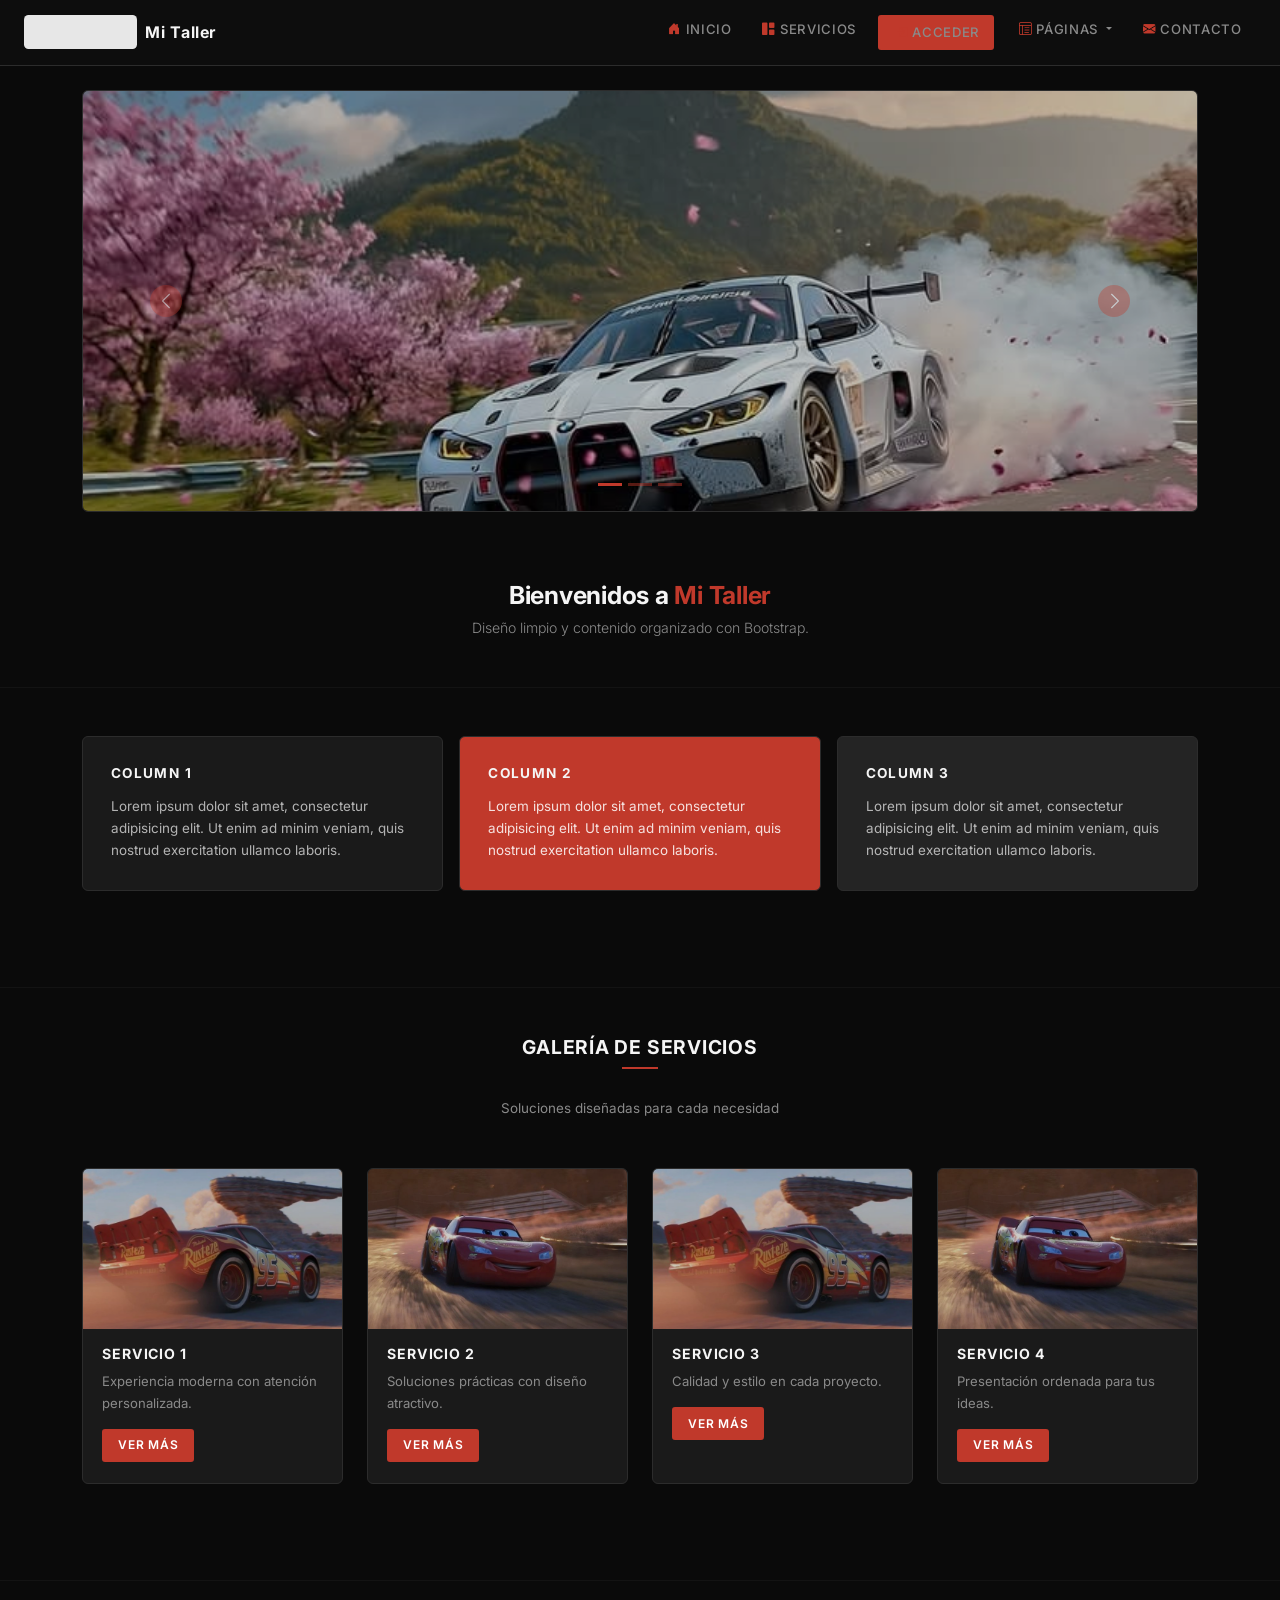
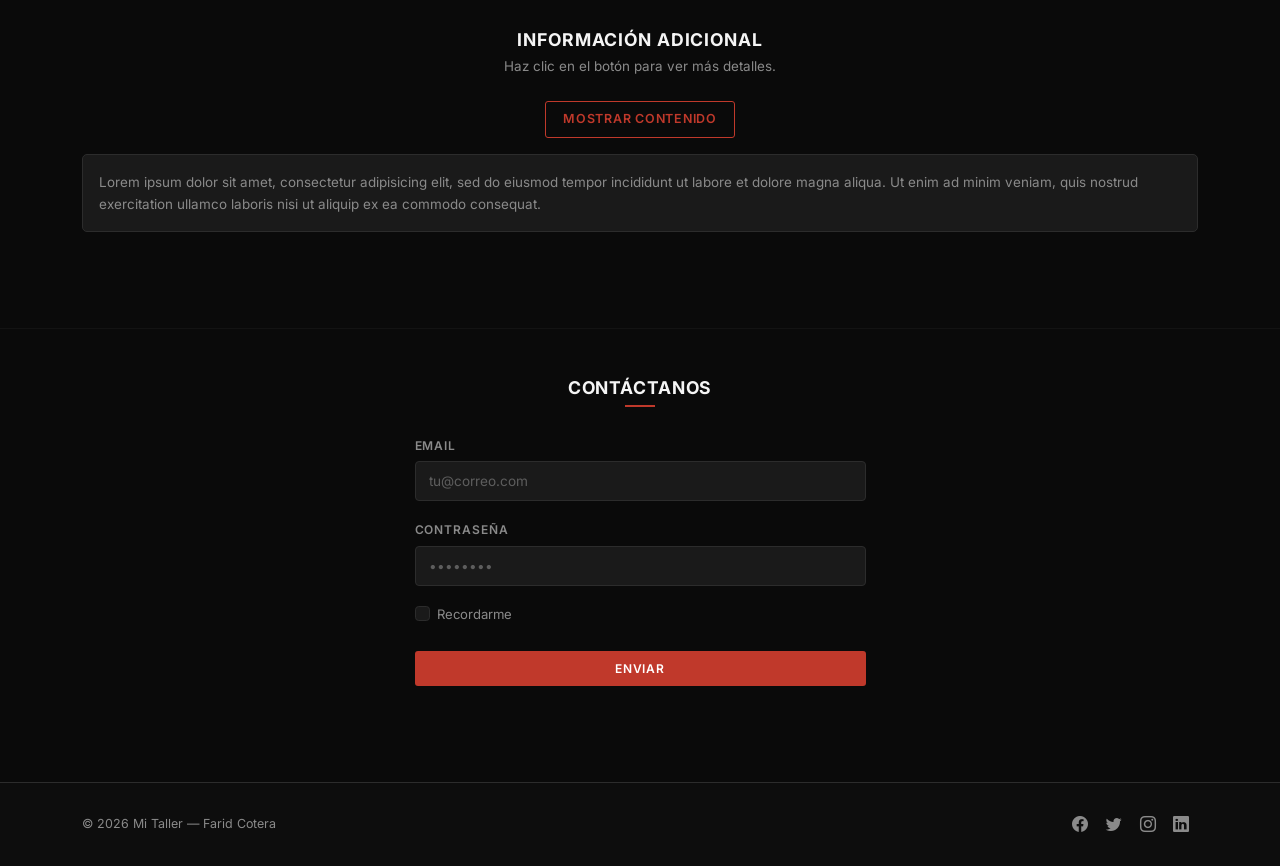
==== index.html @ 6fe6d2a4 "second commit" ====
<!DOCTYPE html>
<html lang="es-CO">
<head>
  <meta charset="UTF-8">
  <meta name="viewport" content="width=device-width, initial-scale=1.0">
  <title>Mi Taller</title>
  <meta name="author" content="Farid Cotera">
  <meta name="description" content="Taller 3 de maquetación web con navegación básica.">
  <meta name="theme-color" content="#0A0A0A">

  <link href="assets/css/bootstrap.min.css" rel="stylesheet">
  <link rel="stylesheet" href="https://cdn.jsdelivr.net/npm/bootstrap-icons@1.13.1/font/bootstrap-icons.min.css">
  <link rel="preconnect" href="https://fonts.googleapis.com">
  <link href="https://fonts.googleapis.com/css2?family=Inter:wght@300;400;500;600;700&display=swap" rel="stylesheet">

  <style>
    /* ── Base ─────────────────────────────────────────── */
    :root {
      --red-primary:  #C0392B;
      --red-hover:    #E74C3C;
      --surface:      #1A1A1A;
      --surface-2:    #242424;
      --border:       #2C2C2C;
      --text-main:    #F5F5F5;
      --text-muted:   #8A8A8A;
      --bg:           #0A0A0A;
    }

    *, *::before, *::after { box-sizing: border-box; }

    body {
      font-family: 'Inter', sans-serif;
      background: var(--bg);
      color: var(--text-main);
      font-size: 15px;
      font-weight: 400;
      line-height: 1.65;
      margin: 0;
    }

    /* ── Navbar ───────────────────────────────────────── */
    .navbar {
      background: #0D0D0D !important;
      border-bottom: 1px solid var(--border);
      padding: 0.65rem 0;
      position: sticky;
      top: 0;
      z-index: 1030;
    }

    .navbar-brand span {
      font-weight: 700;
      font-size: 1rem;
      letter-spacing: 0.04em;
      color: var(--text-main);
    }

    .navbar-brand img {
      filter: brightness(0) invert(1);
      opacity: 0.9;
    }

    /* nav links */
    .navbar-nav .nav-link {
      color: var(--text-muted) !important;
      font-size: 0.82rem;
      font-weight: 500;
      letter-spacing: 0.05em;
      text-transform: uppercase;
      padding: 0.5rem 0.9rem !important;
      border-left: 2px solid transparent;
      transition: color 0.2s, border-color 0.2s;
    }

    .navbar-nav .nav-link:hover,
    .navbar-nav .nav-link.active {
      color: var(--text-main) !important;
      border-left-color: var(--red-primary);
    }

    .navbar-nav .nav-link i {
      margin-right: 5px;
      font-size: 0.78rem;
      color: var(--red-primary);
    }

    /* dropdown */
    .navbar-nav .dropdown-menu {
      background: var(--surface);
      border: 1px solid var(--border);
      border-top: 2px solid var(--red-primary);
      border-radius: 4px;
      padding: 0.4rem 0;
      min-width: 180px;
      box-shadow: 0 8px 24px rgba(0,0,0,0.5);
      margin-top: 4px;
    }

    .dropdown-item {
      color: var(--text-muted);
      font-size: 0.8rem;
      font-weight: 500;
      letter-spacing: 0.04em;
      text-transform: uppercase;
      padding: 0.55rem 1rem;
      border-left: 2px solid transparent;
      transition: color 0.15s, background 0.15s, border-color 0.15s;
    }

    .dropdown-item i {
      color: var(--red-primary);
      margin-right: 8px;
      font-size: 0.78rem;
    }

    .dropdown-item:hover {
      background: var(--surface-2);
      color: var(--text-main);
      border-left-color: var(--red-primary);
    }

    /* toggler */
    .navbar-toggler {
      border-color: var(--border);
      padding: 4px 8px;
    }

    .navbar-toggler-icon {
      background-image: url("data:image/svg+xml,%3csvg xmlns='http://www.w3.org/2000/svg' viewBox='0 0 30 30'%3e%3cpath stroke='%23F5F5F5' stroke-linecap='round' stroke-miterlimit='10' stroke-width='2' d='M4 7h22M4 15h22M4 23h22'/%3e%3c/svg%3e");
    }

    /* ── Hero Carousel ────────────────────────────────── */
    #inicio {
      padding-top: 2rem;
      padding-bottom: 0;
    }

    .carousel-inner {
      border-radius: 6px;
      overflow: hidden;
      border: 1px solid var(--border);
    }

    .carousel-item img {
      height: 420px;
      object-fit: cover;
      filter: brightness(0.75);
    }

    .carousel-control-prev-icon,
    .carousel-control-next-icon {
      background-color: rgba(192, 57, 43, 0.7);
      border-radius: 50%;
      padding: 14px;
      background-size: 55%;
    }

    .carousel-indicators [data-bs-slide-to] {
      background-color: var(--red-primary);
      opacity: 0.45;
      width: 24px;
      height: 3px;
      border-radius: 2px;
    }

    .carousel-indicators .active {
      opacity: 1;
    }

    /* ── Welcome strip ────────────────────────────────── */
    .welcome-strip {
      padding: 2.8rem 0 2rem;
      text-align: center;
    }

    .welcome-strip h2 {
      font-size: 1.55rem;
      font-weight: 700;
      letter-spacing: -0.01em;
      margin-bottom: 0.35rem;
    }

    .welcome-strip h2 span {
      color: var(--red-primary);
    }

    .welcome-strip p {
      color: var(--text-muted);
      font-size: 0.88rem;
      font-weight: 300;
    }

    /* ── Info columns ─────────────────────────────────── */
    #info {
      margin-bottom: 3rem;
    }

    .info-card {
      border: 1px solid var(--border);
      border-radius: 6px;
      padding: 1.75rem;
      height: 100%;
      transition: border-color 0.2s;
    }

    .info-card:hover {
      border-color: var(--red-primary);
    }

    .info-card.dark   { background: var(--surface); }
    .info-card.accent { background: var(--red-primary); }
    .info-card.light  { background: var(--surface-2); }

    .info-card h3 {
      font-size: 0.85rem;
      font-weight: 700;
      text-transform: uppercase;
      letter-spacing: 0.1em;
      margin-bottom: 0.85rem;
    }

    .info-card p {
      font-size: 0.84rem;
      color: rgba(245,245,245,0.7);
      margin-bottom: 0;
    }

    .info-card.accent p { color: rgba(255,255,255,0.85); }

    /* ── Services / Cards ─────────────────────────────── */
    #servicios { margin-bottom: 3rem; }

    #servicios h2 {
      font-size: 1.2rem;
      font-weight: 700;
      letter-spacing: 0.04em;
      text-transform: uppercase;
      margin-bottom: 1.8rem;
    }

    #servicios h2::after {
      content: '';
      display: block;
      width: 36px;
      height: 2px;
      background: var(--red-primary);
      margin: 0.5rem auto 0;
    }

    .service-card {
      background: var(--surface);
      border: 1px solid var(--border);
      border-radius: 6px;
      overflow: hidden;
      height: 100%;
      transition: border-color 0.2s, transform 0.2s;
    }

    .service-card:hover {
      border-color: var(--red-primary);
      transform: translateY(-3px);
    }

    .service-card img {
      width: 100%;
      height: 160px;
      object-fit: cover;
      filter: brightness(0.8);
      display: block;
    }

    .service-card-body {
      padding: 1.1rem 1.2rem 1.3rem;
    }

    .service-card-body h4 {
      font-size: 0.88rem;
      font-weight: 700;
      text-transform: uppercase;
      letter-spacing: 0.06em;
      margin-bottom: 0.5rem;
    }

    .service-card-body p {
      font-size: 0.82rem;
      color: var(--text-muted);
      margin-bottom: 0.9rem;
    }

    .btn-red {
      background: var(--red-primary);
      color: #fff;
      border: none;
      font-size: 0.75rem;
      font-weight: 600;
      letter-spacing: 0.06em;
      text-transform: uppercase;
      padding: 0.42rem 1rem;
      border-radius: 3px;
      text-decoration: none;
      transition: background 0.2s;
      display: inline-block;
    }

    .btn-red:hover {
      background: var(--red-hover);
      color: #fff;
    }

    /* ── Collapse info ────────────────────────────────── */
    #contacto { margin-bottom: 3rem; }

    #contacto h2 {
      font-size: 1.1rem;
      font-weight: 700;
      text-transform: uppercase;
      letter-spacing: 0.05em;
      margin-bottom: 0.3rem;
    }

    #contacto > .container > p,
    .section-subhead {
      color: var(--text-muted);
      font-size: 0.84rem;
    }

    .btn-outline-red {
      border: 1px solid var(--red-primary);
      color: var(--red-primary);
      background: transparent;
      font-size: 0.78rem;
      font-weight: 600;
      letter-spacing: 0.06em;
      text-transform: uppercase;
      padding: 0.45rem 1.1rem;
      border-radius: 3px;
      transition: background 0.2s, color 0.2s;
    }

    .btn-outline-red:hover {
      background: var(--red-primary);
      color: #fff;
    }

    #collapseInfo .card {
      background: var(--surface);
      border: 1px solid var(--border);
      color: var(--text-muted);
      font-size: 0.84rem;
      border-radius: 5px;
    }

    /* ── Contact form ─────────────────────────────────── */
    .form-section { margin-bottom: 3rem; }

    .form-section h2 {
      font-size: 1.1rem;
      font-weight: 700;
      text-transform: uppercase;
      letter-spacing: 0.05em;
      margin-bottom: 1.6rem;
    }

    .form-section h2::after {
      content: '';
      display: block;
      width: 30px;
      height: 2px;
      background: var(--red-primary);
      margin: 0.45rem auto 0;
    }

    .form-label {
      font-size: 0.75rem;
      font-weight: 600;
      letter-spacing: 0.08em;
      text-transform: uppercase;
      color: var(--text-muted);
      margin-bottom: 0.35rem;
    }

    .form-control {
      background: var(--surface);
      border: 1px solid var(--border);
      color: var(--text-main);
      border-radius: 4px;
      font-size: 0.85rem;
      padding: 0.55rem 0.85rem;
      transition: border-color 0.2s;
    }

    .form-control:focus {
      background: var(--surface-2);
      border-color: var(--red-primary);
      color: var(--text-main);
      box-shadow: 0 0 0 3px rgba(192,57,43,0.15);
    }

    .form-control::placeholder { color: var(--text-muted); opacity: 0.6; }

    .form-check-input {
      background-color: var(--surface);
      border-color: var(--border);
    }

    .form-check-input:checked {
      background-color: var(--red-primary);
      border-color: var(--red-primary);
    }

    .form-check-label {
      font-size: 0.82rem;
      color: var(--text-muted);
    }

    /* ── Section headings helper ──────────────────────── */
    .section-title {
      font-size: 1.1rem;
      font-weight: 700;
      text-transform: uppercase;
      letter-spacing: 0.05em;
      text-align: center;
      margin-bottom: 0.3rem;
    }

    /* ── Footer ───────────────────────────────────────── */
    footer {
      background: #0D0D0D !important;
      border-top: 1px solid var(--border);
    }

    footer p, footer small { color: var(--text-muted) !important; font-size: 0.78rem; }

    .footer-social .nav-link {
      color: var(--text-muted) !important;
      font-size: 1rem;
      padding: 0.25rem 0.55rem;
      transition: color 0.2s;
    }

    .footer-social .nav-link:hover { color: var(--red-primary) !important; }

    /* ── Divider ──────────────────────────────────────── */
    .section-divider {
      border: none;
      border-top: 1px solid var(--border);
      margin: 0;
    }

    /* ── Scrollbar ────────────────────────────────────── */
    ::-webkit-scrollbar { width: 5px; }
    ::-webkit-scrollbar-track { background: var(--bg); }
    ::-webkit-scrollbar-thumb { background: var(--border); border-radius: 4px; }
    ::-webkit-scrollbar-thumb:hover { background: var(--red-primary); }
  </style>
</head>
<body>

  <!-- ── Navbar ──────────────────────────────────────── -->
  <nav class="navbar navbar-expand-sm">
    <div class="container-fluid px-4">

      <a class="navbar-brand d-flex align-items-center text-decoration-none" href="#">
        <img src="assets/img/logo.svg" alt="Logo" style="height:34px; width:auto;">
        <span class="ms-2 d-none d-sm-inline">Mi Taller</span>
      </a>

      <button class="navbar-toggler" type="button"
              data-bs-toggle="collapse" data-bs-target="#mainNav"
              aria-controls="mainNav" aria-expanded="false" aria-label="Menú">
        <span class="navbar-toggler-icon"></span>
      </button>

      <div class="collapse navbar-collapse" id="mainNav">
        <ul class="navbar-nav ms-auto">

          <li class="nav-item">
            <a class="nav-link" href="#inicio">
              <i class="bi bi-house-door-fill"></i>Inicio
            </a>
          </li>

          <li class="nav-item">
            <a class="nav-link" href="#servicios">
              <i class="bi bi-grid-1x2-fill"></i>Servicios
            </a>
          </li>

          <li class="nav-item">
            <a class="nav-link btn btn-red" href="login.html" style="display: inline-block; margin: 0.25rem 0.5rem;">
              <i class="bi bi-box-arrow-in-right"></i>Acceder
            </a>
          </li>

          <!-- Dropdown -->
          <li class="nav-item dropdown">
            <a class="nav-link dropdown-toggle" href="#" role="button"
               data-bs-toggle="dropdown" aria-expanded="false">
              <i class="bi bi-layout-text-window-reverse"></i>Páginas
            </a>
            <ul class="dropdown-menu">
              <li>
                <a class="dropdown-item" href="app/table.html">
                  <i class="bi bi-ui-checks"></i>Tablas
                </a>
              </li>
              <li>
                <a class="dropdown-item" href="galeria.html">
                  <i class="bi bi-images"></i>Galería
                </a>
              </li>
              <li>
                <a class="dropdown-item" href="nosotros.html">
                  <i class="bi bi-people-fill"></i>Nosotros
                </a>
              </li>
            </ul>
          </li>

          <li class="nav-item">
            <a class="nav-link" href="#contacto">
              <i class="bi bi-envelope-fill"></i>Contacto
            </a>
          </li>

        </ul>
      </div>
    </div>
  </nav>

  <!-- ── Carousel ────────────────────────────────────── -->
  <section id="inicio" class="container py-4">
    <div id="demo" class="carousel slide" data-bs-ride="carousel">
      <div class="carousel-indicators">
        <button type="button" data-bs-target="#demo" data-bs-slide-to="0" class="active"></button>
        <button type="button" data-bs-target="#demo" data-bs-slide-to="1"></button>
        <button type="button" data-bs-target="#demo" data-bs-slide-to="2"></button>
      </div>
      <div class="carousel-inner">
        <div class="carousel-item active">
          <img src="assets/img/car1.jpg" class="d-block w-100" alt="Los Angeles">
        </div>
        <div class="carousel-item">
          <img src="assets/img/car2.jpg" class="d-block w-100" alt="Chicago">
        </div>
        <div class="carousel-item">
          <img src="assets/img/car3.jpg" class="d-block w-100" alt="New York">
        </div>
      </div>
      <button class="carousel-control-prev" type="button" data-bs-target="#demo" data-bs-slide="prev" aria-label="Anterior">
        <span class="carousel-control-prev-icon"></span>
      </button>
      <button class="carousel-control-next" type="button" data-bs-target="#demo" data-bs-slide="next" aria-label="Siguiente">
        <span class="carousel-control-next-icon"></span>
      </button>
    </div>
  </section>

  <!-- ── Welcome ─────────────────────────────────────── -->
  <section class="welcome-strip">
    <div class="container">
      <h2>Bienvenidos a <span>Mi Taller</span></h2>
      <p>Diseño limpio y contenido organizado con Bootstrap.</p>
    </div>
  </section>

  <hr class="section-divider">

  <!-- ── Info columns ────────────────────────────────── -->
  <section id="info" class="container py-5">
    <div class="row g-3">
      <div class="col-md-4">
        <div class="info-card dark">
          <h3>Column 1</h3>
          <p>Lorem ipsum dolor sit amet, consectetur adipisicing elit. Ut enim ad minim veniam, quis nostrud exercitation ullamco laboris.</p>
        </div>
      </div>
      <div class="col-md-4">
        <div class="info-card accent">
          <h3>Column 2</h3>
          <p>Lorem ipsum dolor sit amet, consectetur adipisicing elit. Ut enim ad minim veniam, quis nostrud exercitation ullamco laboris.</p>
        </div>
      </div>
      <div class="col-md-4">
        <div class="info-card light">
          <h3>Column 3</h3>
          <p>Lorem ipsum dolor sit amet, consectetur adipisicing elit. Ut enim ad minim veniam, quis nostrud exercitation ullamco laboris.</p>
        </div>
      </div>
    </div>
  </section>

  <hr class="section-divider">

  <!-- ── Services ────────────────────────────────────── -->
  <section id="servicios" class="container py-5">
    <h2 class="section-title text-center">Galería de Servicios</h2>
    <p class="text-center section-subhead mb-5" style="color:var(--text-muted); font-size:0.84rem;">Soluciones diseñadas para cada necesidad</p>
    <div class="row g-4">
      <div class="col-md-6 col-lg-3">
        <div class="service-card">
          <img src="assets/img/carsR.jpg" alt="Servicio 1">
          <div class="service-card-body">
            <h4>Servicio 1</h4>
            <p>Experiencia moderna con atención personalizada.</p>
            <a href="#" class="btn-red">Ver más</a>
          </div>
        </div>
      </div>
      <div class="col-md-6 col-lg-3">
        <div class="service-card">
          <img src="assets/img/carsY.jpg" alt="Servicio 2">
          <div class="service-card-body">
            <h4>Servicio 2</h4>
            <p>Soluciones prácticas con diseño atractivo.</p>
            <a href="#" class="btn-red">Ver más</a>
          </div>
        </div>
      </div>
      <div class="col-md-6 col-lg-3">
        <div class="service-card">
          <img src="assets/img/carsR.jpg" alt="Servicio 3">
          <div class="service-card-body">
            <h4>Servicio 3</h4>
            <p>Calidad y estilo en cada proyecto.</p>
            <a href="#" class="btn-red">Ver más</a>
          </div>
        </div>
      </div>
      <div class="col-md-6 col-lg-3">
        <div class="service-card">
          <img src="assets/img/carsY.jpg" alt="Servicio 4">
          <div class="service-card-body">
            <h4>Servicio 4</h4>
            <p>Presentación ordenada para tus ideas.</p>
            <a href="#" class="btn-red">Ver más</a>
          </div>
        </div>
      </div>
    </div>
  </section>

  <hr class="section-divider">

  <!-- ── Collapse info ───────────────────────────────── -->
  <section id="contacto" class="container py-5">
    <h2 class="section-title">Información adicional</h2>
    <p class="text-center section-subhead mb-4" style="color:var(--text-muted); font-size:0.84rem;">Haz clic en el botón para ver más detalles.</p>
    <div class="text-center">
      <button type="button" class="btn-outline-red"
              data-bs-toggle="collapse" data-bs-target="#collapseInfo"
              aria-expanded="true" aria-controls="collapseInfo">
        Mostrar contenido
      </button>
    </div>
    <div id="collapseInfo" class="collapse show mt-3">
      <div class="card card-body">
        Lorem ipsum dolor sit amet, consectetur adipisicing elit, sed do eiusmod tempor incididunt ut labore et dolore magna aliqua. Ut enim ad minim veniam, quis nostrud exercitation ullamco laboris nisi ut aliquip ex ea commodo consequat.
      </div>
    </div>
  </section>

  <hr class="section-divider">

  <!-- ── Contact form ────────────────────────────────── -->
  <section class="form-section container py-5">
    <h2 class="section-title">Contáctanos</h2>
    <div class="row justify-content-center mt-4">
      <div class="col-12 col-md-8 col-lg-5">
        <form action="/action_page.php">
          <div class="mb-3">
            <label for="email" class="form-label">Email</label>
            <input type="email" class="form-control" id="email"
                   placeholder="tu@correo.com" name="email">
          </div>
          <div class="mb-3">
            <label for="pwd" class="form-label">Contraseña</label>
            <input type="password" class="form-control" id="pwd"
                   placeholder="••••••••" name="pswd">
          </div>
          <div class="form-check mb-4">
            <input class="form-check-input" type="checkbox" id="remember" name="remember">
            <label class="form-check-label" for="remember">Recordarme</label>
          </div>
          <button type="submit" class="btn-red w-100 py-2">Enviar</button>
        </form>
      </div>
    </div>
  </section>

  <!-- ── Footer ──────────────────────────────────────── -->
  <footer role="contentinfo">
    <div class="container py-4">
      <div class="row align-items-center">
        <div class="col-md-6 text-center text-md-start mb-2 mb-md-0">
          <p class="mb-0">© 2026 Mi Taller — Farid Cotera</p>
        </div>
        <div class="col-md-6">
          <nav class="nav footer-social justify-content-center justify-content-md-end" aria-label="Redes sociales">
            <a class="nav-link" href="https://facebook.com/" target="_blank" rel="noopener noreferrer" aria-label="Facebook">
              <i class="bi bi-facebook" aria-hidden="true"></i>
            </a>
            <a class="nav-link" href="https://twitter.com/" target="_blank" rel="noopener noreferrer" aria-label="Twitter">
              <i class="bi bi-twitter" aria-hidden="true"></i>
            </a>
            <a class="nav-link" href="https://instagram.com/" target="_blank" rel="noopener noreferrer" aria-label="Instagram">
              <i class="bi bi-instagram" aria-hidden="true"></i>
            </a>
            <a class="nav-link" href="https://linkedin.com/" target="_blank" rel="noopener noreferrer" aria-label="LinkedIn">
              <i class="bi bi-linkedin" aria-hidden="true"></i>
            </a>
          </nav>
        </div>
      </div>
    </div>
  </footer>

  <script src="assets/js/bootstrap.bundle.min.js"></script>
</body>
</html>
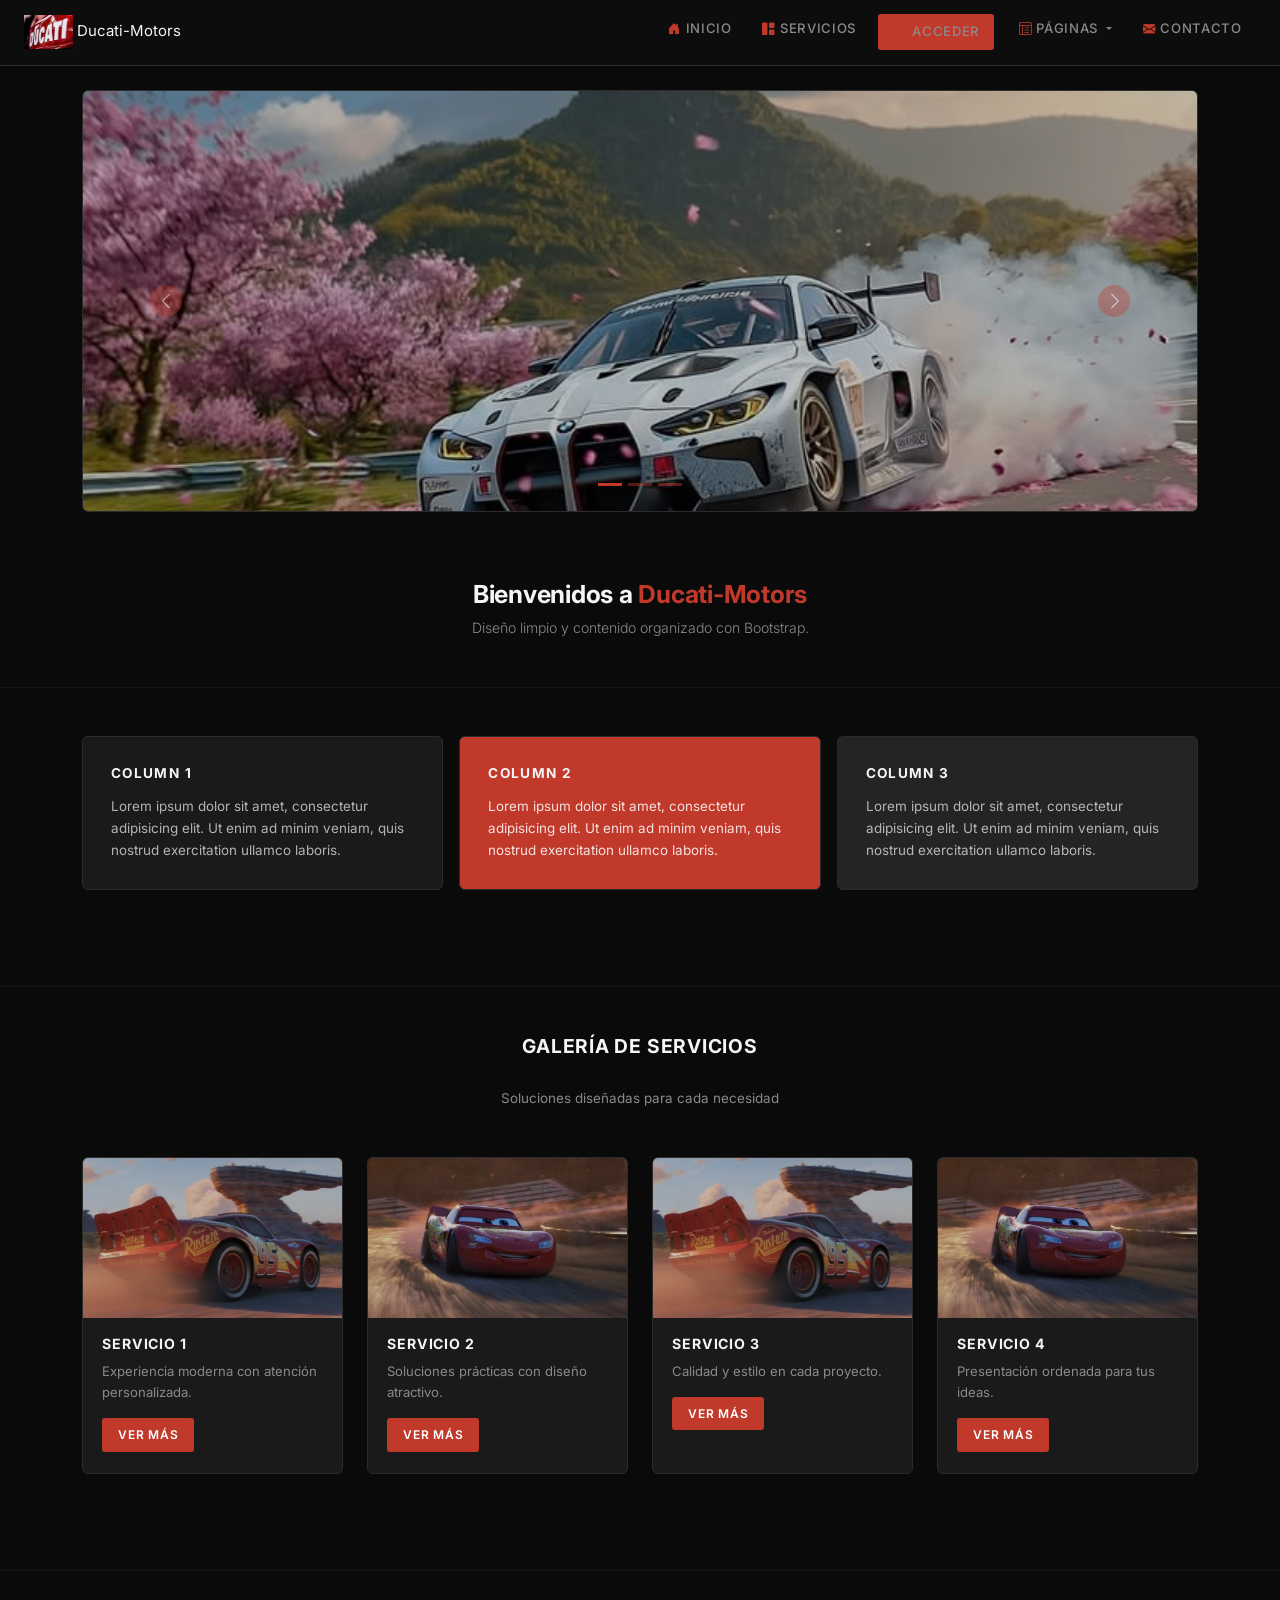
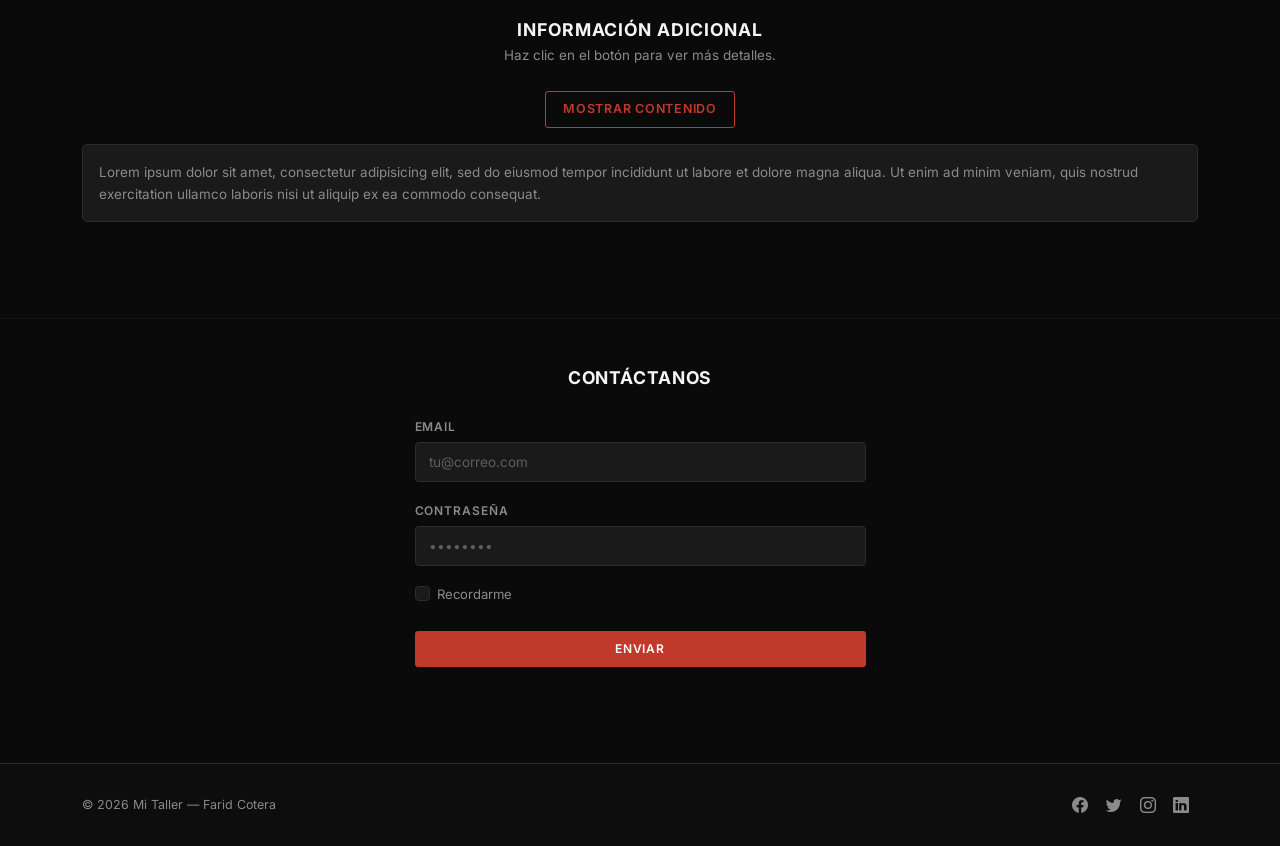
==== commit e3151ca8: "Estilo-Git" ====
--- a/index.html
+++ b/index.html
@@ -3,456 +3,19 @@
 <head>
   <meta charset="UTF-8">
   <meta name="viewport" content="width=device-width, initial-scale=1.0">
-  <title>Mi Taller</title>
+  <title>Ducati-Motors</title>
   <meta name="author" content="Farid Cotera">
   <meta name="description" content="Taller 3 de maquetación web con navegación básica.">
   <meta name="theme-color" content="#0A0A0A">
 
   <link href="assets/css/bootstrap.min.css" rel="stylesheet">
+  <link href="assets/css/styleapp.css" rel="stylesheet">
   <link rel="stylesheet" href="https://cdn.jsdelivr.net/npm/bootstrap-icons@1.13.1/font/bootstrap-icons.min.css">
   <link rel="preconnect" href="https://fonts.googleapis.com">
   <link href="https://fonts.googleapis.com/css2?family=Inter:wght@300;400;500;600;700&display=swap" rel="stylesheet">
-
-  <style>
-    /* ── Base ─────────────────────────────────────────── */
-    :root {
-      --red-primary:  #C0392B;
-      --red-hover:    #E74C3C;
-      --surface:      #1A1A1A;
-      --surface-2:    #242424;
-      --border:       #2C2C2C;
-      --text-main:    #F5F5F5;
-      --text-muted:   #8A8A8A;
-      --bg:           #0A0A0A;
-    }
-
-    *, *::before, *::after { box-sizing: border-box; }
-
-    body {
-      font-family: 'Inter', sans-serif;
-      background: var(--bg);
-      color: var(--text-main);
-      font-size: 15px;
-      font-weight: 400;
-      line-height: 1.65;
-      margin: 0;
-    }
-
-    /* ── Navbar ───────────────────────────────────────── */
-    .navbar {
-      background: #0D0D0D !important;
-      border-bottom: 1px solid var(--border);
-      padding: 0.65rem 0;
-      position: sticky;
-      top: 0;
-      z-index: 1030;
-    }
-
-    .navbar-brand span {
-      font-weight: 700;
-      font-size: 1rem;
-      letter-spacing: 0.04em;
-      color: var(--text-main);
-    }
-
-    .navbar-brand img {
-      filter: brightness(0) invert(1);
-      opacity: 0.9;
-    }
-
-    /* nav links */
-    .navbar-nav .nav-link {
-      color: var(--text-muted) !important;
-      font-size: 0.82rem;
-      font-weight: 500;
-      letter-spacing: 0.05em;
-      text-transform: uppercase;
-      padding: 0.5rem 0.9rem !important;
-      border-left: 2px solid transparent;
-      transition: color 0.2s, border-color 0.2s;
-    }
-
-    .navbar-nav .nav-link:hover,
-    .navbar-nav .nav-link.active {
-      color: var(--text-main) !important;
-      border-left-color: var(--red-primary);
-    }
-
-    .navbar-nav .nav-link i {
-      margin-right: 5px;
-      font-size: 0.78rem;
-      color: var(--red-primary);
-    }
-
-    /* dropdown */
-    .navbar-nav .dropdown-menu {
-      background: var(--surface);
-      border: 1px solid var(--border);
-      border-top: 2px solid var(--red-primary);
-      border-radius: 4px;
-      padding: 0.4rem 0;
-      min-width: 180px;
-      box-shadow: 0 8px 24px rgba(0,0,0,0.5);
-      margin-top: 4px;
-    }
-
-    .dropdown-item {
-      color: var(--text-muted);
-      font-size: 0.8rem;
-      font-weight: 500;
-      letter-spacing: 0.04em;
-      text-transform: uppercase;
-      padding: 0.55rem 1rem;
-      border-left: 2px solid transparent;
-      transition: color 0.15s, background 0.15s, border-color 0.15s;
-    }
-
-    .dropdown-item i {
-      color: var(--red-primary);
-      margin-right: 8px;
-      font-size: 0.78rem;
-    }
-
-    .dropdown-item:hover {
-      background: var(--surface-2);
-      color: var(--text-main);
-      border-left-color: var(--red-primary);
-    }
-
-    /* toggler */
-    .navbar-toggler {
-      border-color: var(--border);
-      padding: 4px 8px;
-    }
-
-    .navbar-toggler-icon {
-      background-image: url("data:image/svg+xml,%3csvg xmlns='http://www.w3.org/2000/svg' viewBox='0 0 30 30'%3e%3cpath stroke='%23F5F5F5' stroke-linecap='round' stroke-miterlimit='10' stroke-width='2' d='M4 7h22M4 15h22M4 23h22'/%3e%3c/svg%3e");
-    }
-
-    /* ── Hero Carousel ────────────────────────────────── */
-    #inicio {
-      padding-top: 2rem;
-      padding-bottom: 0;
-    }
-
-    .carousel-inner {
-      border-radius: 6px;
-      overflow: hidden;
-      border: 1px solid var(--border);
-    }
-
-    .carousel-item img {
-      height: 420px;
-      object-fit: cover;
-      filter: brightness(0.75);
-    }
-
-    .carousel-control-prev-icon,
-    .carousel-control-next-icon {
-      background-color: rgba(192, 57, 43, 0.7);
-      border-radius: 50%;
-      padding: 14px;
-      background-size: 55%;
-    }
-
-    .carousel-indicators [data-bs-slide-to] {
-      background-color: var(--red-primary);
-      opacity: 0.45;
-      width: 24px;
-      height: 3px;
-      border-radius: 2px;
-    }
-
-    .carousel-indicators .active {
-      opacity: 1;
-    }
-
-    /* ── Welcome strip ────────────────────────────────── */
-    .welcome-strip {
-      padding: 2.8rem 0 2rem;
-      text-align: center;
-    }
-
-    .welcome-strip h2 {
-      font-size: 1.55rem;
-      font-weight: 700;
-      letter-spacing: -0.01em;
-      margin-bottom: 0.35rem;
-    }
-
-    .welcome-strip h2 span {
-      color: var(--red-primary);
-    }
-
-    .welcome-strip p {
-      color: var(--text-muted);
-      font-size: 0.88rem;
-      font-weight: 300;
-    }
-
-    /* ── Info columns ─────────────────────────────────── */
-    #info {
-      margin-bottom: 3rem;
-    }
-
-    .info-card {
-      border: 1px solid var(--border);
-      border-radius: 6px;
-      padding: 1.75rem;
-      height: 100%;
-      transition: border-color 0.2s;
-    }
-
-    .info-card:hover {
-      border-color: var(--red-primary);
-    }
-
-    .info-card.dark   { background: var(--surface); }
-    .info-card.accent { background: var(--red-primary); }
-    .info-card.light  { background: var(--surface-2); }
-
-    .info-card h3 {
-      font-size: 0.85rem;
-      font-weight: 700;
-      text-transform: uppercase;
-      letter-spacing: 0.1em;
-      margin-bottom: 0.85rem;
-    }
-
-    .info-card p {
-      font-size: 0.84rem;
-      color: rgba(245,245,245,0.7);
-      margin-bottom: 0;
-    }
-
-    .info-card.accent p { color: rgba(255,255,255,0.85); }
-
-    /* ── Services / Cards ─────────────────────────────── */
-    #servicios { margin-bottom: 3rem; }
-
-    #servicios h2 {
-      font-size: 1.2rem;
-      font-weight: 700;
-      letter-spacing: 0.04em;
-      text-transform: uppercase;
-      margin-bottom: 1.8rem;
-    }
-
-    #servicios h2::after {
-      content: '';
-      display: block;
-      width: 36px;
-      height: 2px;
-      background: var(--red-primary);
-      margin: 0.5rem auto 0;
-    }
-
-    .service-card {
-      background: var(--surface);
-      border: 1px solid var(--border);
-      border-radius: 6px;
-      overflow: hidden;
-      height: 100%;
-      transition: border-color 0.2s, transform 0.2s;
-    }
-
-    .service-card:hover {
-      border-color: var(--red-primary);
-      transform: translateY(-3px);
-    }
-
-    .service-card img {
-      width: 100%;
-      height: 160px;
-      object-fit: cover;
-      filter: brightness(0.8);
-      display: block;
-    }
-
-    .service-card-body {
-      padding: 1.1rem 1.2rem 1.3rem;
-    }
-
-    .service-card-body h4 {
-      font-size: 0.88rem;
-      font-weight: 700;
-      text-transform: uppercase;
-      letter-spacing: 0.06em;
-      margin-bottom: 0.5rem;
-    }
-
-    .service-card-body p {
-      font-size: 0.82rem;
-      color: var(--text-muted);
-      margin-bottom: 0.9rem;
-    }
-
-    .btn-red {
-      background: var(--red-primary);
-      color: #fff;
-      border: none;
-      font-size: 0.75rem;
-      font-weight: 600;
-      letter-spacing: 0.06em;
-      text-transform: uppercase;
-      padding: 0.42rem 1rem;
-      border-radius: 3px;
-      text-decoration: none;
-      transition: background 0.2s;
-      display: inline-block;
-    }
-
-    .btn-red:hover {
-      background: var(--red-hover);
-      color: #fff;
-    }
-
-    /* ── Collapse info ────────────────────────────────── */
-    #contacto { margin-bottom: 3rem; }
-
-    #contacto h2 {
-      font-size: 1.1rem;
-      font-weight: 700;
-      text-transform: uppercase;
-      letter-spacing: 0.05em;
-      margin-bottom: 0.3rem;
-    }
-
-    #contacto > .container > p,
-    .section-subhead {
-      color: var(--text-muted);
-      font-size: 0.84rem;
-    }
-
-    .btn-outline-red {
-      border: 1px solid var(--red-primary);
-      color: var(--red-primary);
-      background: transparent;
-      font-size: 0.78rem;
-      font-weight: 600;
-      letter-spacing: 0.06em;
-      text-transform: uppercase;
-      padding: 0.45rem 1.1rem;
-      border-radius: 3px;
-      transition: background 0.2s, color 0.2s;
-    }
-
-    .btn-outline-red:hover {
-      background: var(--red-primary);
-      color: #fff;
-    }
-
-    #collapseInfo .card {
-      background: var(--surface);
-      border: 1px solid var(--border);
-      color: var(--text-muted);
-      font-size: 0.84rem;
-      border-radius: 5px;
-    }
-
-    /* ── Contact form ─────────────────────────────────── */
-    .form-section { margin-bottom: 3rem; }
-
-    .form-section h2 {
-      font-size: 1.1rem;
-      font-weight: 700;
-      text-transform: uppercase;
-      letter-spacing: 0.05em;
-      margin-bottom: 1.6rem;
-    }
-
-    .form-section h2::after {
-      content: '';
-      display: block;
-      width: 30px;
-      height: 2px;
-      background: var(--red-primary);
-      margin: 0.45rem auto 0;
-    }
-
-    .form-label {
-      font-size: 0.75rem;
-      font-weight: 600;
-      letter-spacing: 0.08em;
-      text-transform: uppercase;
-      color: var(--text-muted);
-      margin-bottom: 0.35rem;
-    }
-
-    .form-control {
-      background: var(--surface);
-      border: 1px solid var(--border);
-      color: var(--text-main);
-      border-radius: 4px;
-      font-size: 0.85rem;
-      padding: 0.55rem 0.85rem;
-      transition: border-color 0.2s;
-    }
-
-    .form-control:focus {
-      background: var(--surface-2);
-      border-color: var(--red-primary);
-      color: var(--text-main);
-      box-shadow: 0 0 0 3px rgba(192,57,43,0.15);
-    }
-
-    .form-control::placeholder { color: var(--text-muted); opacity: 0.6; }
-
-    .form-check-input {
-      background-color: var(--surface);
-      border-color: var(--border);
-    }
-
-    .form-check-input:checked {
-      background-color: var(--red-primary);
-      border-color: var(--red-primary);
-    }
-
-    .form-check-label {
-      font-size: 0.82rem;
-      color: var(--text-muted);
-    }
-
-    /* ── Section headings helper ──────────────────────── */
-    .section-title {
-      font-size: 1.1rem;
-      font-weight: 700;
-      text-transform: uppercase;
-      letter-spacing: 0.05em;
-      text-align: center;
-      margin-bottom: 0.3rem;
-    }
-
-    /* ── Footer ───────────────────────────────────────── */
-    footer {
-      background: #0D0D0D !important;
-      border-top: 1px solid var(--border);
-    }
-
-    footer p, footer small { color: var(--text-muted) !important; font-size: 0.78rem; }
-
-    .footer-social .nav-link {
-      color: var(--text-muted) !important;
-      font-size: 1rem;
-      padding: 0.25rem 0.55rem;
-      transition: color 0.2s;
-    }
-
-    .footer-social .nav-link:hover { color: var(--red-primary) !important; }
-
-    /* ── Divider ──────────────────────────────────────── */
-    .section-divider {
-      border: none;
-      border-top: 1px solid var(--border);
-      margin: 0;
-    }
-
-    /* ── Scrollbar ────────────────────────────────────── */
-    ::-webkit-scrollbar { width: 5px; }
-    ::-webkit-scrollbar-track { background: var(--bg); }
-    ::-webkit-scrollbar-thumb { background: var(--border); border-radius: 4px; }
-    ::-webkit-scrollbar-thumb:hover { background: var(--red-primary); }
-  </style>
+  <link rel="icon" href="assets/img/logo.png" type="image/png">
+
+
 </head>
 <body>
 
@@ -460,9 +23,9 @@
   <nav class="navbar navbar-expand-sm">
     <div class="container-fluid px-4">
 
-      <a class="navbar-brand d-flex align-items-center text-decoration-none" href="#">
-        <img src="assets/img/logo.svg" alt="Logo" style="height:34px; width:auto;">
-        <span class="ms-2 d-none d-sm-inline">Mi Taller</span>
+      <a>
+        <img src="assets/img/OIP.webp" alt="Logo" style="height:34px; width:auto;">
+        <span>Ducati-Motors</span>
       </a>
 
       <button class="navbar-toggler" type="button"
@@ -505,8 +68,8 @@
                 </a>
               </li>
               <li>
-                <a class="dropdown-item" href="galeria.html">
-                  <i class="bi bi-images"></i>Galería
+                <a class="dropdown-item" href="app/github.html">
+                  <i class="bi bi-images"></i>GitHub
                 </a>
               </li>
               <li>
@@ -559,7 +122,7 @@
   <!-- ── Welcome ─────────────────────────────────────── -->
   <section class="welcome-strip">
     <div class="container">
-      <h2>Bienvenidos a <span>Mi Taller</span></h2>
+      <h2>Bienvenidos a <span>Ducati-Motors</span></h2>
       <p>Diseño limpio y contenido organizado con Bootstrap.</p>
     </div>
   </section>
--- a/assets/css/styleapp.css
+++ b/assets/css/styleapp.css
@@ -0,0 +1,419 @@
+
+    /* ── Base ─────────────────────────────────────────── */
+    :root {
+      --red-primary:  #C0392B;
+      --red-hover:    #E74C3C;
+      --surface:      #1A1A1A;
+      --surface-2:    #242424;
+      --border:       #2C2C2C;
+      --text-main:    #F5F5F5;
+      --text-muted:   #8A8A8A;
+      --bg:           #0A0A0A;
+    }
+
+    *, *::before, *::after { box-sizing: border-box; }
+
+    body {
+      font-family: 'Inter', sans-serif;
+      background: var(--bg);
+      color: var(--text-main);
+      font-size: 15px;
+      font-weight: 400;
+      line-height: 1.65;
+      margin: 0;
+    }
+
+    /* ── Navbar ───────────────────────────────────────── */
+    .navbar {
+      background: #0D0D0D !important;
+      border-bottom: 1px solid var(--border);
+      padding: 0.65rem 0;
+      position: sticky;
+      top: 0;
+      z-index: 1030;
+    }
+
+    .navbar-brand span {
+      font-weight: 700;
+      font-size: 1rem;
+      letter-spacing: 0.04em;
+      color: var(--text-main);
+    }
+
+    .navbar-brand img {
+      filter: brightness(0) invert(1);
+      opacity: 0.9;
+    }
+
+    /* nav links */
+    .navbar-nav .nav-link {
+      color: var(--text-muted) !important;
+      font-size: 0.82rem;
+      font-weight: 500;
+      letter-spacing: 0.05em;
+      text-transform: uppercase;
+      padding: 0.5rem 0.9rem !important;
+      border-left: 2px solid transparent;
+      transition: color 0.2s, border-color 0.2s;
+    }
+
+    .navbar-nav .nav-link:hover,
+    .navbar-nav .nav-link.active {
+      color: var(--text-main) !important;
+      border-left-color: var(--red-primary);
+    }
+
+    .navbar-nav .nav-link i {
+      margin-right: 5px;
+      font-size: 0.78rem;
+      color: var(--red-primary);
+    }
+
+    /* dropdown */
+    .navbar-nav .dropdown-menu {
+      background: var(--surface);
+      border: 1px solid var(--border);
+      border-top: 2px solid var(--red-primary);
+      border-radius: 4px;
+      padding: 0.4rem 0;
+      min-width: 180px;
+      box-shadow: 0 8px 24px rgba(0,0,0,0.5);
+      margin-top: 4px;
+    }
+
+    .dropdown-item {
+      color: var(--text-muted);
+      font-size: 0.8rem;
+      font-weight: 500;
+      letter-spacing: 0.04em;
+      text-transform: uppercase;
+      padding: 0.55rem 1rem;
+      transition: color 0.15s, background 0.15s;
+    }
+
+    .dropdown-item i {
+      color: var(--red-primary);
+      margin-right: 8px;
+      font-size: 0.78rem;
+    }
+
+    .dropdown-item:hover {
+      background: var(--surface-2);
+      color: var(--text-main);
+    }
+
+    /* toggler */
+    .navbar-toggler {
+      border-color: var(--border);
+      padding: 4px 8px;
+    }
+
+    .navbar-toggler-icon {
+      background-image: url("data:image/svg+xml,%3csvg xmlns='http://www.w3.org/2000/svg' viewBox='0 0 30 30'%3e%3cpath stroke='%23F5F5F5' stroke-linecap='round' stroke-miterlimit='10' stroke-width='2' d='M4 7h22M4 15h22M4 23h22'/%3e%3c/svg%3e");
+    }
+
+    /* ── Hero Carousel ────────────────────────────────── */
+    #inicio {
+      padding-top: 2rem;
+      padding-bottom: 0;
+    }
+
+    .carousel-inner {
+      border-radius: 6px;
+      overflow: hidden;
+      border: 1px solid var(--border);
+    }
+
+    .carousel-item img {
+      height: 420px;
+      object-fit: cover;
+      filter: brightness(0.75);
+    }
+
+    .carousel-control-prev-icon,
+    .carousel-control-next-icon {
+      background-color: rgba(192, 57, 43, 0.7);
+      border-radius: 50%;
+      padding: 14px;
+      background-size: 55%;
+    }
+
+    .carousel-indicators [data-bs-slide-to] {
+      background-color: var(--red-primary);
+      opacity: 0.45;
+      width: 24px;
+      height: 3px;
+      border-radius: 2px;
+    }
+
+    .carousel-indicators .active {
+      opacity: 1;
+    }
+
+    /* ── Welcome strip ────────────────────────────────── */
+    .welcome-strip {
+      padding: 2.8rem 0 2rem;
+      text-align: center;
+    }
+
+    .welcome-strip h2 {
+      font-size: 1.55rem;
+      font-weight: 700;
+      letter-spacing: -0.01em;
+      margin-bottom: 0.35rem;
+    }
+
+    .welcome-strip h2 span {
+      color: var(--red-primary);
+    }
+
+    .welcome-strip p {
+      color: var(--text-muted);
+      font-size: 0.88rem;
+      font-weight: 300;
+    }
+
+    /* ── Info columns ─────────────────────────────────── */
+    #info {
+      margin-bottom: 3rem;
+    }
+
+    .info-card {
+      border: 1px solid var(--border);
+      border-radius: 6px;
+      padding: 1.75rem;
+      height: 100%;
+      transition: border-color 0.2s;
+    }
+
+    .info-card:hover {
+      border-color: var(--red-primary);
+    }
+
+    .info-card.dark   { background: var(--surface); }
+    .info-card.accent { background: var(--red-primary); }
+    .info-card.light  { background: var(--surface-2); }
+
+    .info-card h3 {
+      font-size: 0.85rem;
+      font-weight: 700;
+      text-transform: uppercase;
+      letter-spacing: 0.1em;
+      margin-bottom: 0.85rem;
+    }
+
+    .info-card p {
+      font-size: 0.84rem;
+      color: rgba(245,245,245,0.7);
+      margin-bottom: 0;
+    }
+
+    .info-card.accent p { color: rgba(255,255,255,0.85); }
+
+    /* ── Services / Cards ─────────────────────────────── */
+    #servicios { margin-bottom: 3rem; }
+
+    #servicios h2 {
+      font-size: 1.2rem;
+      font-weight: 700;
+      letter-spacing: 0.04em;
+      text-transform: uppercase;
+      margin-bottom: 1.8rem;
+      text-align: center;
+    }
+
+    .service-card {
+      background: var(--surface);
+      border: 1px solid var(--border);
+      border-radius: 6px;
+      overflow: hidden;
+      height: 100%;
+    }
+
+    .service-card:hover {
+      border-color: var(--red-primary);
+    }
+
+    .service-card img {
+      width: 100%;
+      height: 160px;
+      object-fit: cover;
+      filter: brightness(0.8);
+      display: block;
+    }
+
+    .service-card-body {
+      padding: 1.1rem 1.2rem 1.3rem;
+    }
+
+    .service-card-body h4 {
+      font-size: 0.88rem;
+      font-weight: 700;
+      text-transform: uppercase;
+      letter-spacing: 0.06em;
+      margin-bottom: 0.5rem;
+    }
+
+    .service-card-body p {
+      font-size: 0.82rem;
+      color: var(--text-muted);
+      margin-bottom: 0.9rem;
+    }
+
+    .btn-red {
+      background: var(--red-primary);
+      color: #fff;
+      border: none;
+      font-size: 0.75rem;
+      font-weight: 600;
+      letter-spacing: 0.06em;
+      text-transform: uppercase;
+      padding: 0.42rem 1rem;
+      border-radius: 3px;
+      text-decoration: none;
+      transition: background 0.2s;
+      display: inline-block;
+    }
+
+    .btn-red:hover {
+      background: var(--red-hover);
+      color: #fff;
+    }
+
+    /* ── Collapse info ────────────────────────────────── */
+    #contacto { margin-bottom: 3rem; }
+
+    #contacto h2 {
+      font-size: 1.1rem;
+      font-weight: 700;
+      text-transform: uppercase;
+      letter-spacing: 0.05em;
+      margin-bottom: 0.3rem;
+    }
+
+    #contacto > .container > p,
+    .section-subhead {
+      color: var(--text-muted);
+      font-size: 0.84rem;
+    }
+
+    .btn-outline-red {
+      border: 1px solid var(--red-primary);
+      color: var(--red-primary);
+      background: transparent;
+      font-size: 0.78rem;
+      font-weight: 600;
+      letter-spacing: 0.06em;
+      text-transform: uppercase;
+      padding: 0.45rem 1.1rem;
+      border-radius: 3px;
+      transition: background 0.2s, color 0.2s;
+    }
+
+    .btn-outline-red:hover {
+      background: var(--red-primary);
+      color: #fff;
+    }
+
+    #collapseInfo .card {
+      background: var(--surface);
+      border: 1px solid var(--border);
+      color: var(--text-muted);
+      font-size: 0.84rem;
+      border-radius: 5px;
+    }
+
+    /* ── Contact form ─────────────────────────────────── */
+    .form-section { margin-bottom: 3rem; }
+
+    .form-section h2 {
+      font-size: 1.1rem;
+      font-weight: 700;
+      text-transform: uppercase;
+      letter-spacing: 0.05em;
+      margin-bottom: 1.6rem;
+      text-align: center;
+    }
+
+    .form-label {
+      font-size: 0.75rem;
+      font-weight: 600;
+      letter-spacing: 0.08em;
+      text-transform: uppercase;
+      color: var(--text-muted);
+      margin-bottom: 0.35rem;
+    }
+
+    .form-control {
+      background: var(--surface);
+      border: 1px solid var(--border);
+      color: var(--text-main);
+      border-radius: 4px;
+      font-size: 0.85rem;
+      padding: 0.55rem 0.85rem;
+      transition: border-color 0.2s;
+    }
+
+    .form-control:focus {
+      background: var(--surface-2);
+      border-color: var(--red-primary);
+      color: var(--text-main);
+      box-shadow: 0 0 0 3px rgba(192,57,43,0.15);
+    }
+
+    .form-control::placeholder { color: var(--text-muted); opacity: 0.6; }
+
+    .form-check-input {
+      background-color: var(--surface);
+      border-color: var(--border);
+    }
+
+    .form-check-input:checked {
+      background-color: var(--red-primary);
+      border-color: var(--red-primary);
+    }
+
+    .form-check-label {
+      font-size: 0.82rem;
+      color: var(--text-muted);
+    }
+
+    /* ── Section headings helper ──────────────────────── */
+    .section-title {
+      font-size: 1.1rem;
+      font-weight: 700;
+      text-transform: uppercase;
+      letter-spacing: 0.05em;
+      text-align: center;
+      margin-bottom: 0.3rem;
+    }
+
+    /* ── Footer ───────────────────────────────────────── */
+    footer {
+      background: #0D0D0D !important;
+      border-top: 1px solid var(--border);
+    }
+
+    footer p, footer small { color: var(--text-muted) !important; font-size: 0.78rem; }
+
+    .footer-social .nav-link {
+      color: var(--text-muted) !important;
+      font-size: 1rem;
+      padding: 0.25rem 0.55rem;
+      transition: color 0.2s;
+    }
+
+    .footer-social .nav-link:hover { color: var(--red-primary) !important; }
+
+    /* ── Divider ──────────────────────────────────────── */
+    .section-divider {
+      border: none;
+      border-top: 1px solid var(--border);
+      margin: 0;
+    }
+
+    /* ── Scrollbar ────────────────────────────────────── */
+    ::-webkit-scrollbar { width: 5px; }
+    ::-webkit-scrollbar-track { background: var(--bg); }
+    ::-webkit-scrollbar-thumb { background: var(--border); border-radius: 4px; }
+    ::-webkit-scrollbar-thumb:hover { background: var(--red-primary); }
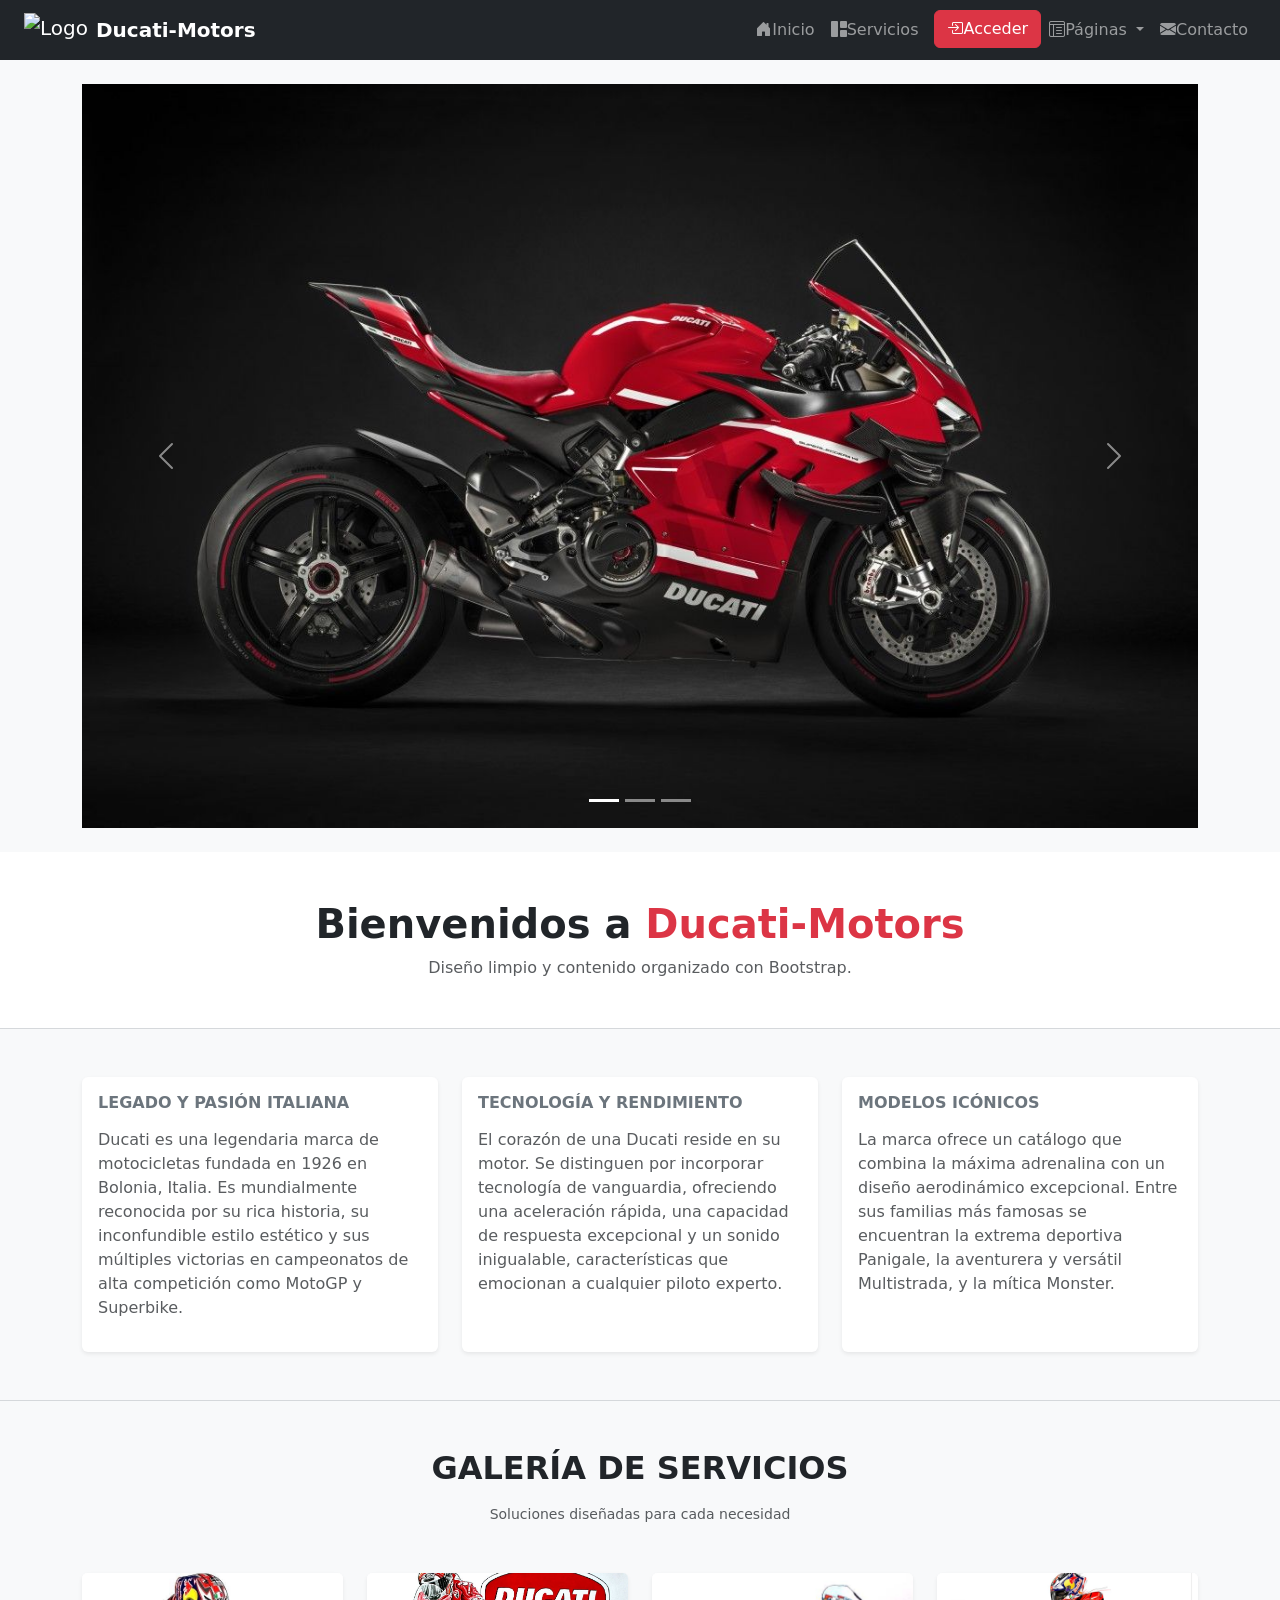
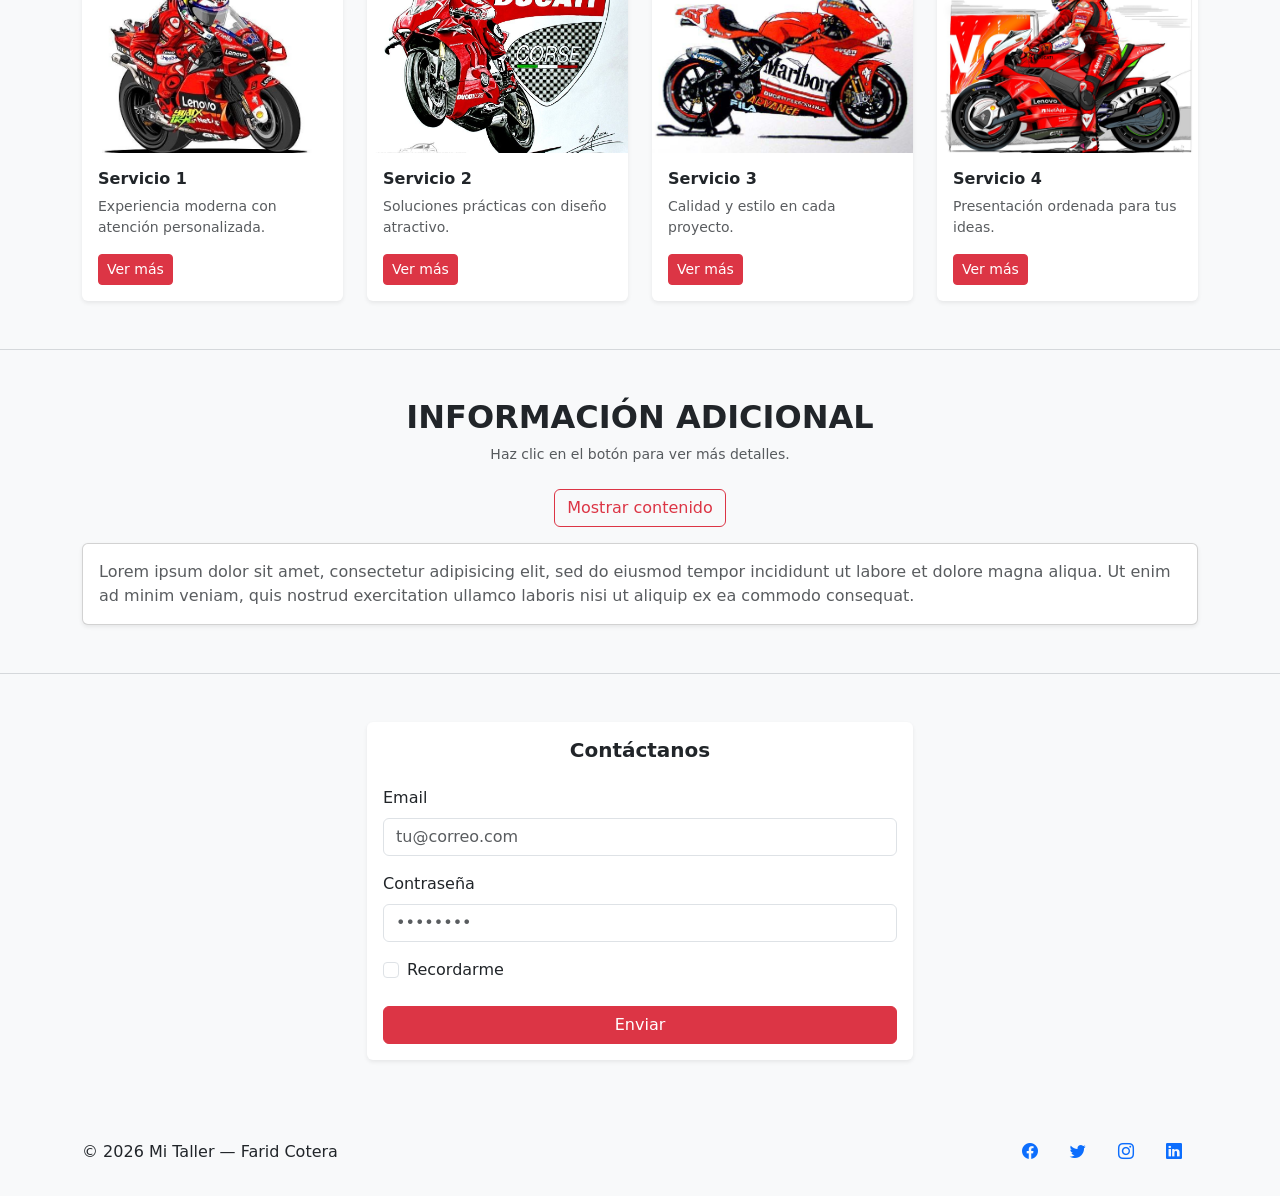
==== commit 2963eb1f: "third commit" ====
--- a/index.html
+++ b/index.html
@@ -9,23 +9,22 @@
   <meta name="theme-color" content="#0A0A0A">
 
   <link href="assets/css/bootstrap.min.css" rel="stylesheet">
-  <link href="assets/css/styleapp.css" rel="stylesheet">
   <link rel="stylesheet" href="https://cdn.jsdelivr.net/npm/bootstrap-icons@1.13.1/font/bootstrap-icons.min.css">
   <link rel="preconnect" href="https://fonts.googleapis.com">
   <link href="https://fonts.googleapis.com/css2?family=Inter:wght@300;400;500;600;700&display=swap" rel="stylesheet">
-  <link rel="icon" href="assets/img/logo.png" type="image/png">
+  <link rel="icon" href="assets/img/ducati-logo.png" type="image/png">
 
 
 </head>
-<body>
+<body class="bg-light">
 
   <!-- ── Navbar ──────────────────────────────────────── -->
-  <nav class="navbar navbar-expand-sm">
+  <nav class="navbar navbar-expand-sm navbar-dark bg-dark sticky-top">
     <div class="container-fluid px-4">
 
-      <a>
-        <img src="assets/img/OIP.webp" alt="Logo" style="height:34px; width:auto;">
-        <span>Ducati-Motors</span>
+      <a class="navbar-brand d-flex align-items-center text-white text-decoration-none" href="#inicio">
+        <img src="assets/img/ducati-logo.png" alt="Logo" class="me-2" style="height:34px; width:auto;">
+        <span class="fw-bold">Ducati-Motors</span>
       </a>
 
       <button class="navbar-toggler" type="button"
@@ -49,8 +48,8 @@
             </a>
           </li>
 
-          <li class="nav-item">
-            <a class="nav-link btn btn-red" href="login.html" style="display: inline-block; margin: 0.25rem 0.5rem;">
+          <li class="nav-item ms-2">
+            <a class="btn btn-danger text-white" href="app/login.html">
               <i class="bi bi-box-arrow-in-right"></i>Acceder
             </a>
           </li>
@@ -101,13 +100,13 @@
       </div>
       <div class="carousel-inner">
         <div class="carousel-item active">
-          <img src="assets/img/car1.jpg" class="d-block w-100" alt="Los Angeles">
+          <img src="assets/img/moto1.jpg" class="d-block w-100" alt="Los Angeles">
         </div>
         <div class="carousel-item">
-          <img src="assets/img/car2.jpg" class="d-block w-100" alt="Chicago">
+          <img src="assets/img/moto2.jpg" class="d-block w-100" alt="Chicago">
         </div>
         <div class="carousel-item">
-          <img src="assets/img/car3.jpg" class="d-block w-100" alt="New York">
+          <img src="assets/img/moto3.jpg" class="d-block w-100" alt="New York">
         </div>
       </div>
       <button class="carousel-control-prev" type="button" data-bs-target="#demo" data-bs-slide="prev" aria-label="Anterior">
@@ -120,133 +119,143 @@
   </section>
 
   <!-- ── Welcome ─────────────────────────────────────── -->
-  <section class="welcome-strip">
-    <div class="container">
-      <h2>Bienvenidos a <span>Ducati-Motors</span></h2>
-      <p>Diseño limpio y contenido organizado con Bootstrap.</p>
-    </div>
-  </section>
-
-  <hr class="section-divider">
+  <section class="bg-white py-5">
+    <div class="container text-center">
+      <h2 class="display-6 fw-bold">Bienvenidos a <span class="text-danger">Ducati-Motors</span></h2>
+      <p class="text-muted mb-0">Diseño limpio y contenido organizado con Bootstrap.</p>
+    </div>
+  </section>
+
+  <hr class="my-0 border-top border-secondary">
 
   <!-- ── Info columns ────────────────────────────────── -->
   <section id="info" class="container py-5">
-    <div class="row g-3">
+    <div class="row g-4">
       <div class="col-md-4">
-        <div class="info-card dark">
-          <h3>Column 1</h3>
-          <p>Lorem ipsum dolor sit amet, consectetur adipisicing elit. Ut enim ad minim veniam, quis nostrud exercitation ullamco laboris.</p>
+        <div class="card h-100 shadow-sm border-0">
+          <div class="card-body">
+            <h3 class="h6 text-uppercase text-secondary fw-bold mb-3">Legado y Pasión Italiana</h3>
+            <p class="text-muted">Ducati es una legendaria marca de motocicletas fundada en 1926 en Bolonia, Italia. Es mundialmente reconocida por su rica historia, su inconfundible estilo estético y sus múltiples victorias en campeonatos de alta competición como MotoGP y Superbike.</p>
+          </div>
         </div>
       </div>
       <div class="col-md-4">
-        <div class="info-card accent">
-          <h3>Column 2</h3>
-          <p>Lorem ipsum dolor sit amet, consectetur adipisicing elit. Ut enim ad minim veniam, quis nostrud exercitation ullamco laboris.</p>
+        <div class="card h-100 shadow-sm border-0">
+          <div class="card-body">
+            <h3 class="h6 text-uppercase text-secondary fw-bold mb-3">Tecnología y Rendimiento</h3>
+            <p class="text-muted">El corazón de una Ducati reside en su motor. Se distinguen por incorporar tecnología de vanguardia, ofreciendo una aceleración rápida, una capacidad de respuesta excepcional y un sonido inigualable, características que emocionan a cualquier piloto experto.</p>
+          </div>
         </div>
       </div>
       <div class="col-md-4">
-        <div class="info-card light">
-          <h3>Column 3</h3>
-          <p>Lorem ipsum dolor sit amet, consectetur adipisicing elit. Ut enim ad minim veniam, quis nostrud exercitation ullamco laboris.</p>
-        </div>
-      </div>
-    </div>
-  </section>
-
-  <hr class="section-divider">
+        <div class="card h-100 shadow-sm border-0">
+          <div class="card-body">
+            <h3 class="h6 text-uppercase text-secondary fw-bold mb-3">Modelos Icónicos</h3>
+            <p class="text-muted">La marca ofrece un catálogo que combina la máxima adrenalina con un diseño aerodinámico excepcional. Entre sus familias más famosas se encuentran la extrema deportiva Panigale, la aventurera y versátil Multistrada, y la mítica Monster.</p>
+          </div>
+        </div>
+      </div>
+    </div>
+  </section>
+
+  <hr class="my-0 border-top border-secondary">
 
   <!-- ── Services ────────────────────────────────────── -->
   <section id="servicios" class="container py-5">
-    <h2 class="section-title text-center">Galería de Servicios</h2>
-    <p class="text-center section-subhead mb-5" style="color:var(--text-muted); font-size:0.84rem;">Soluciones diseñadas para cada necesidad</p>
+    <h2 class="text-center fw-bold text-uppercase mb-3">Galería de Servicios</h2>
+    <p class="text-center text-muted small mb-5">Soluciones diseñadas para cada necesidad</p>
     <div class="row g-4">
       <div class="col-md-6 col-lg-3">
-        <div class="service-card">
-          <img src="assets/img/carsR.jpg" alt="Servicio 1">
-          <div class="service-card-body">
-            <h4>Servicio 1</h4>
-            <p>Experiencia moderna con atención personalizada.</p>
-            <a href="#" class="btn-red">Ver más</a>
-          </div>
-        </div>
-      </div>
-      <div class="col-md-6 col-lg-3">
-        <div class="service-card">
-          <img src="assets/img/carsY.jpg" alt="Servicio 2">
-          <div class="service-card-body">
-            <h4>Servicio 2</h4>
-            <p>Soluciones prácticas con diseño atractivo.</p>
-            <a href="#" class="btn-red">Ver más</a>
-          </div>
-        </div>
-      </div>
-      <div class="col-md-6 col-lg-3">
-        <div class="service-card">
-          <img src="assets/img/carsR.jpg" alt="Servicio 3">
-          <div class="service-card-body">
-            <h4>Servicio 3</h4>
-            <p>Calidad y estilo en cada proyecto.</p>
-            <a href="#" class="btn-red">Ver más</a>
-          </div>
-        </div>
-      </div>
-      <div class="col-md-6 col-lg-3">
-        <div class="service-card">
-          <img src="assets/img/carsY.jpg" alt="Servicio 4">
-          <div class="service-card-body">
-            <h4>Servicio 4</h4>
-            <p>Presentación ordenada para tus ideas.</p>
-            <a href="#" class="btn-red">Ver más</a>
-          </div>
-        </div>
-      </div>
-    </div>
-  </section>
-
-  <hr class="section-divider">
+        <div class="card h-100 shadow-sm border-0">
+          <img src="assets/img/pequeña.jpg" alt="Servicio 1" class="card-img-top object-fit-cover" style="height:180px;">
+          <div class="card-body">
+            <h4 class="h6 fw-bold">Servicio 1</h4>
+            <p class="text-muted small mb-3">Experiencia moderna con atención personalizada.</p>
+            <a href="#" class="btn btn-danger btn-sm">Ver más</a>
+          </div>
+        </div>
+      </div>
+      <div class="col-md-6 col-lg-3">
+        <div class="card h-100 shadow-sm border-0">
+          <img src="assets/img/pequeña2.jpg" alt="Servicio 2" class="card-img-top object-fit-cover" style="height:180px;">
+          <div class="card-body">
+            <h4 class="h6 fw-bold">Servicio 2</h4>
+            <p class="text-muted small mb-3">Soluciones prácticas con diseño atractivo.</p>
+            <a href="#" class="btn btn-danger btn-sm">Ver más</a>
+          </div>
+        </div>
+      </div>
+      <div class="col-md-6 col-lg-3">
+        <div class="card h-100 shadow-sm border-0">
+          <img src="assets/img/pequeña3.jpg" alt="Servicio 3" class="card-img-top object-fit-cover" style="height:180px;">
+          <div class="card-body">
+            <h4 class="h6 fw-bold">Servicio 3</h4>
+            <p class="text-muted small mb-3">Calidad y estilo en cada proyecto.</p>
+            <a href="#" class="btn btn-danger btn-sm">Ver más</a>
+          </div>
+        </div>
+      </div>
+      <div class="col-md-6 col-lg-3">
+        <div class="card h-100 shadow-sm border-0">
+          <img src="assets/img/pequeña5.jpg" alt="Servicio 4" class="card-img-top object-fit-cover" style="height:180px;">
+          <div class="card-body">
+            <h4 class="h6 fw-bold">Servicio 4</h4>
+            <p class="text-muted small mb-3">Presentación ordenada para tus ideas.</p>
+            <a href="#" class="btn btn-danger btn-sm">Ver más</a>
+          </div>
+        </div>
+      </div>
+    </div>
+  </section>
+
+  <hr class="my-0 border-top border-secondary">
 
   <!-- ── Collapse info ───────────────────────────────── -->
   <section id="contacto" class="container py-5">
-    <h2 class="section-title">Información adicional</h2>
-    <p class="text-center section-subhead mb-4" style="color:var(--text-muted); font-size:0.84rem;">Haz clic en el botón para ver más detalles.</p>
+    <div class="text-center mb-4">
+      <h2 class="fw-bold text-uppercase mb-2">Información adicional</h2>
+      <p class="text-muted small mb-0">Haz clic en el botón para ver más detalles.</p>
+    </div>
     <div class="text-center">
-      <button type="button" class="btn-outline-red"
+      <button type="button" class="btn btn-outline-danger"
               data-bs-toggle="collapse" data-bs-target="#collapseInfo"
               aria-expanded="true" aria-controls="collapseInfo">
         Mostrar contenido
       </button>
     </div>
     <div id="collapseInfo" class="collapse show mt-3">
-      <div class="card card-body">
-        Lorem ipsum dolor sit amet, consectetur adipisicing elit, sed do eiusmod tempor incididunt ut labore et dolore magna aliqua. Ut enim ad minim veniam, quis nostrud exercitation ullamco laboris nisi ut aliquip ex ea commodo consequat.
-      </div>
-    </div>
-  </section>
-
-  <hr class="section-divider">
+      <div class="card shadow-sm">
+        <div class="card-body text-muted">Lorem ipsum dolor sit amet, consectetur adipisicing elit, sed do eiusmod tempor incididunt ut labore et dolore magna aliqua. Ut enim ad minim veniam, quis nostrud exercitation ullamco laboris nisi ut aliquip ex ea commodo consequat.</div>
+      </div>
+    </div>
+  </section>
+
+  <hr class="my-0 border-top border-secondary">
 
   <!-- ── Contact form ────────────────────────────────── -->
-  <section class="form-section container py-5">
-    <h2 class="section-title">Contáctanos</h2>
-    <div class="row justify-content-center mt-4">
-      <div class="col-12 col-md-8 col-lg-5">
-        <form action="/action_page.php">
-          <div class="mb-3">
-            <label for="email" class="form-label">Email</label>
-            <input type="email" class="form-control" id="email"
-                   placeholder="tu@correo.com" name="email">
-          </div>
-          <div class="mb-3">
-            <label for="pwd" class="form-label">Contraseña</label>
-            <input type="password" class="form-control" id="pwd"
-                   placeholder="••••••••" name="pswd">
-          </div>
-          <div class="form-check mb-4">
-            <input class="form-check-input" type="checkbox" id="remember" name="remember">
-            <label class="form-check-label" for="remember">Recordarme</label>
-          </div>
-          <button type="submit" class="btn-red w-100 py-2">Enviar</button>
-        </form>
+  <section class="container py-5">
+    <div class="row justify-content-center">
+      <div class="col-12 col-md-8 col-lg-6">
+        <div class="card shadow-sm border-0">
+          <div class="card-body">
+            <h2 class="h5 fw-bold text-center mb-4">Contáctanos</h2>
+            <form action="/action_page.php">
+              <div class="mb-3">
+                <label for="email" class="form-label">Email</label>
+                <input type="email" class="form-control" id="email" placeholder="tu@correo.com" name="email">
+              </div>
+              <div class="mb-3">
+                <label for="pwd" class="form-label">Contraseña</label>
+                <input type="password" class="form-control" id="pwd" placeholder="••••••••" name="pswd">
+              </div>
+              <div class="form-check mb-4">
+                <input class="form-check-input" type="checkbox" id="remember" name="remember">
+                <label class="form-check-label" for="remember">Recordarme</label>
+              </div>
+              <button type="submit" class="btn btn-danger w-100">Enviar</button>
+            </form>
+          </div>
+        </div>
       </div>
     </div>
   </section>
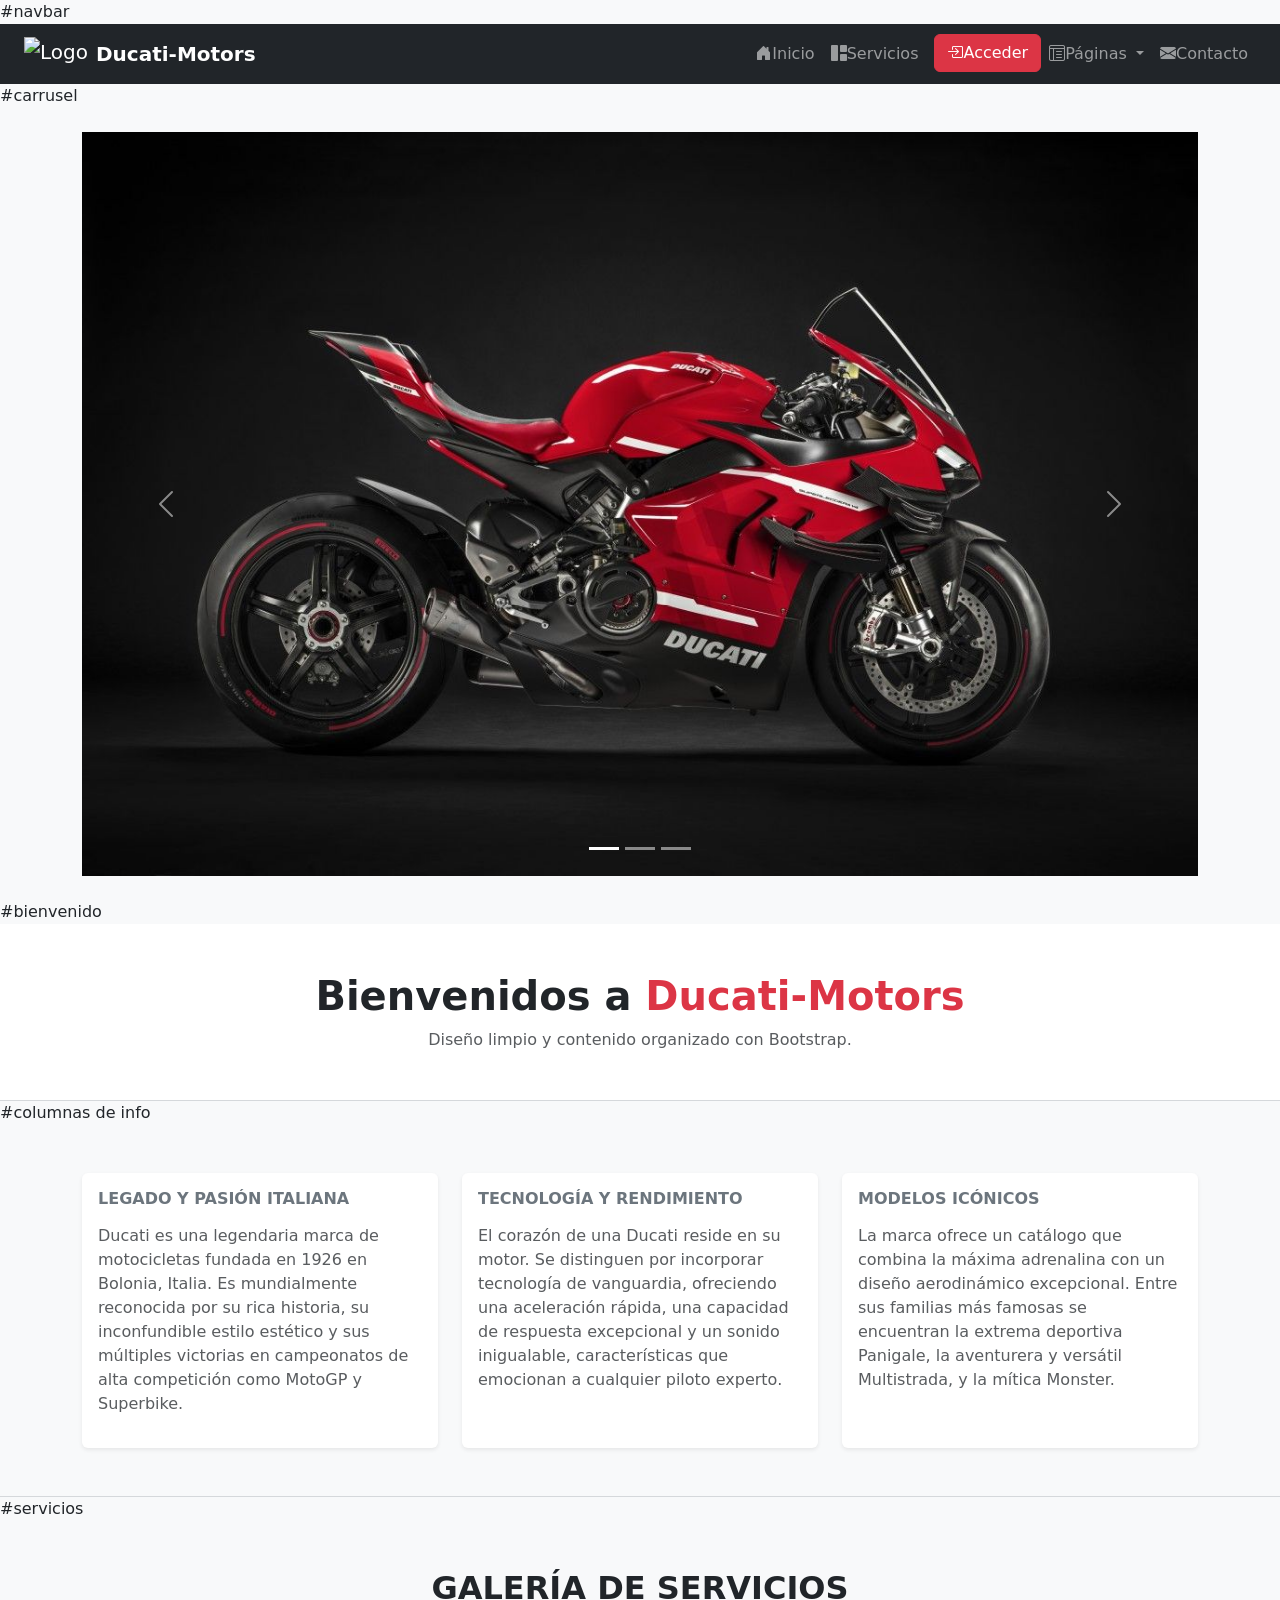
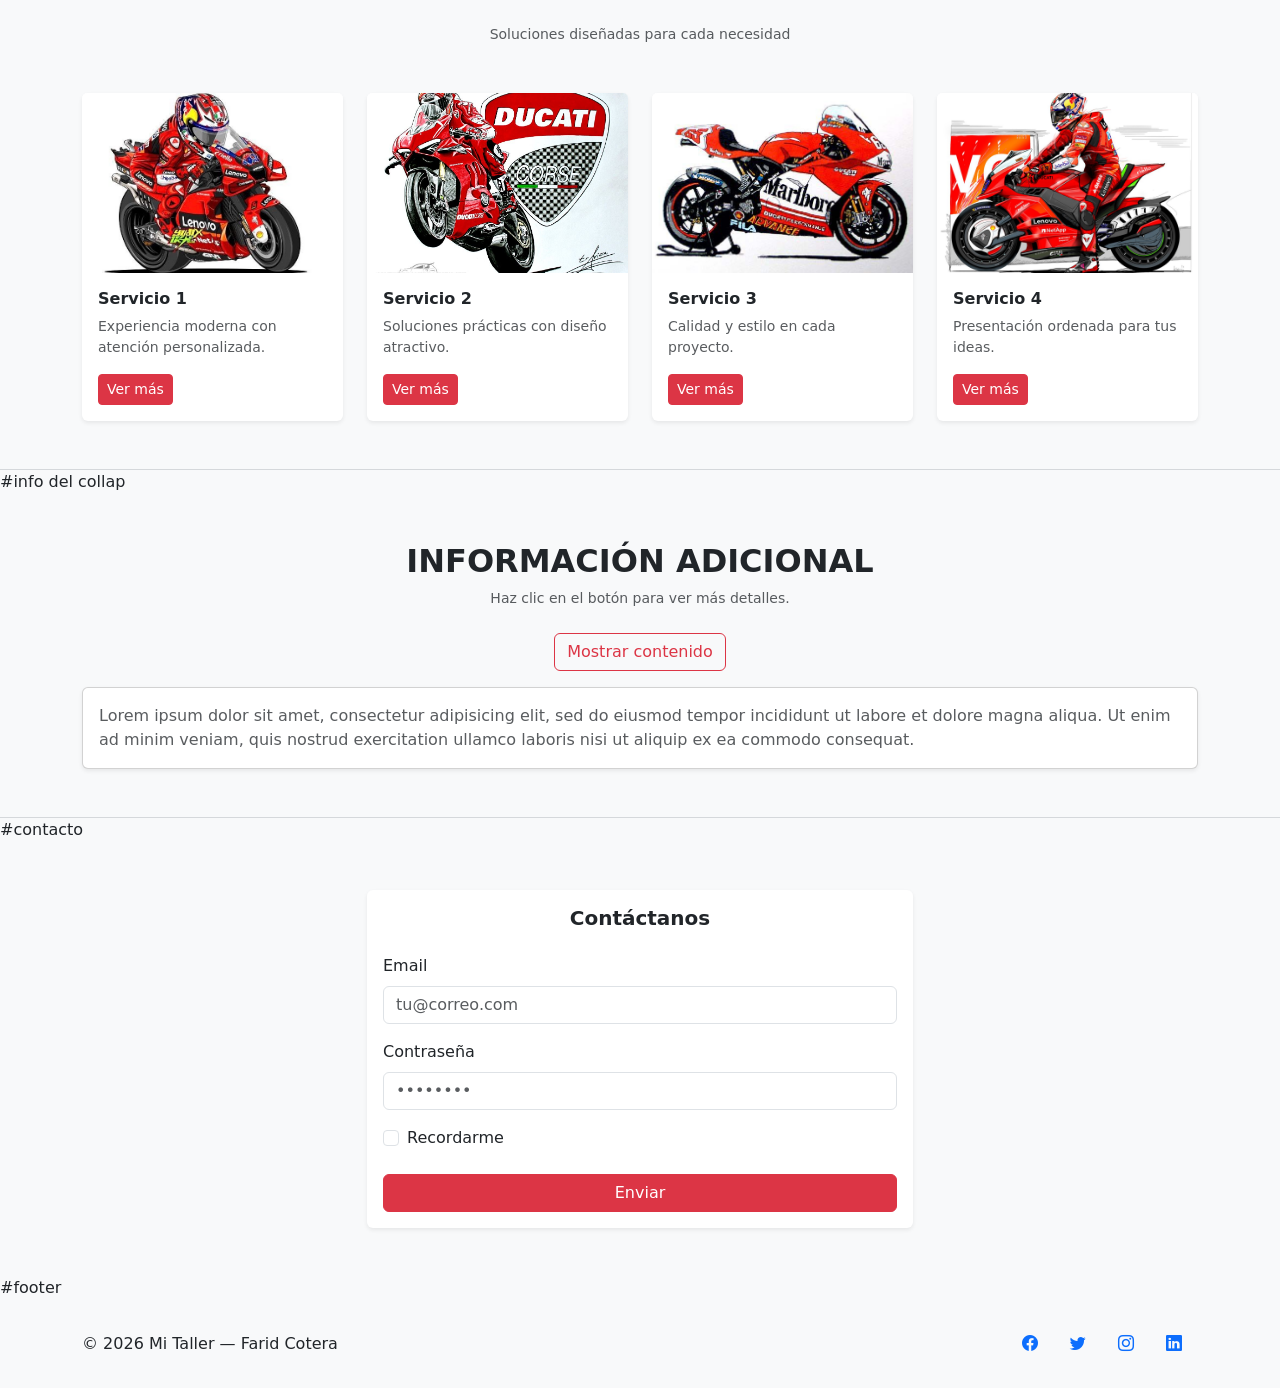
==== commit 1ad2ce52: "room commit" ====
--- a/index.html
+++ b/index.html
@@ -18,7 +18,7 @@
 </head>
 <body class="bg-light">
 
-  <!-- ── Navbar ──────────────────────────────────────── -->
+  #navbar
   <nav class="navbar navbar-expand-sm navbar-dark bg-dark sticky-top">
     <div class="container-fluid px-4">
 
@@ -90,7 +90,7 @@
     </div>
   </nav>
 
-  <!-- ── Carousel ────────────────────────────────────── -->
+  #carrusel
   <section id="inicio" class="container py-4">
     <div id="demo" class="carousel slide" data-bs-ride="carousel">
       <div class="carousel-indicators">
@@ -118,7 +118,7 @@
     </div>
   </section>
 
-  <!-- ── Welcome ─────────────────────────────────────── -->
+  #bienvenido
   <section class="bg-white py-5">
     <div class="container text-center">
       <h2 class="display-6 fw-bold">Bienvenidos a <span class="text-danger">Ducati-Motors</span></h2>
@@ -128,7 +128,7 @@
 
   <hr class="my-0 border-top border-secondary">
 
-  <!-- ── Info columns ────────────────────────────────── -->
+  #columnas de info
   <section id="info" class="container py-5">
     <div class="row g-4">
       <div class="col-md-4">
@@ -160,7 +160,7 @@
 
   <hr class="my-0 border-top border-secondary">
 
-  <!-- ── Services ────────────────────────────────────── -->
+#servicios
   <section id="servicios" class="container py-5">
     <h2 class="text-center fw-bold text-uppercase mb-3">Galería de Servicios</h2>
     <p class="text-center text-muted small mb-5">Soluciones diseñadas para cada necesidad</p>
@@ -210,7 +210,7 @@
 
   <hr class="my-0 border-top border-secondary">
 
-  <!-- ── Collapse info ───────────────────────────────── -->
+  #info del collap
   <section id="contacto" class="container py-5">
     <div class="text-center mb-4">
       <h2 class="fw-bold text-uppercase mb-2">Información adicional</h2>
@@ -232,7 +232,7 @@
 
   <hr class="my-0 border-top border-secondary">
 
-  <!-- ── Contact form ────────────────────────────────── -->
+  #contacto
   <section class="container py-5">
     <div class="row justify-content-center">
       <div class="col-12 col-md-8 col-lg-6">
@@ -260,7 +260,7 @@
     </div>
   </section>
 
-  <!-- ── Footer ──────────────────────────────────────── -->
+  #footer
   <footer role="contentinfo">
     <div class="container py-4">
       <div class="row align-items-center">
